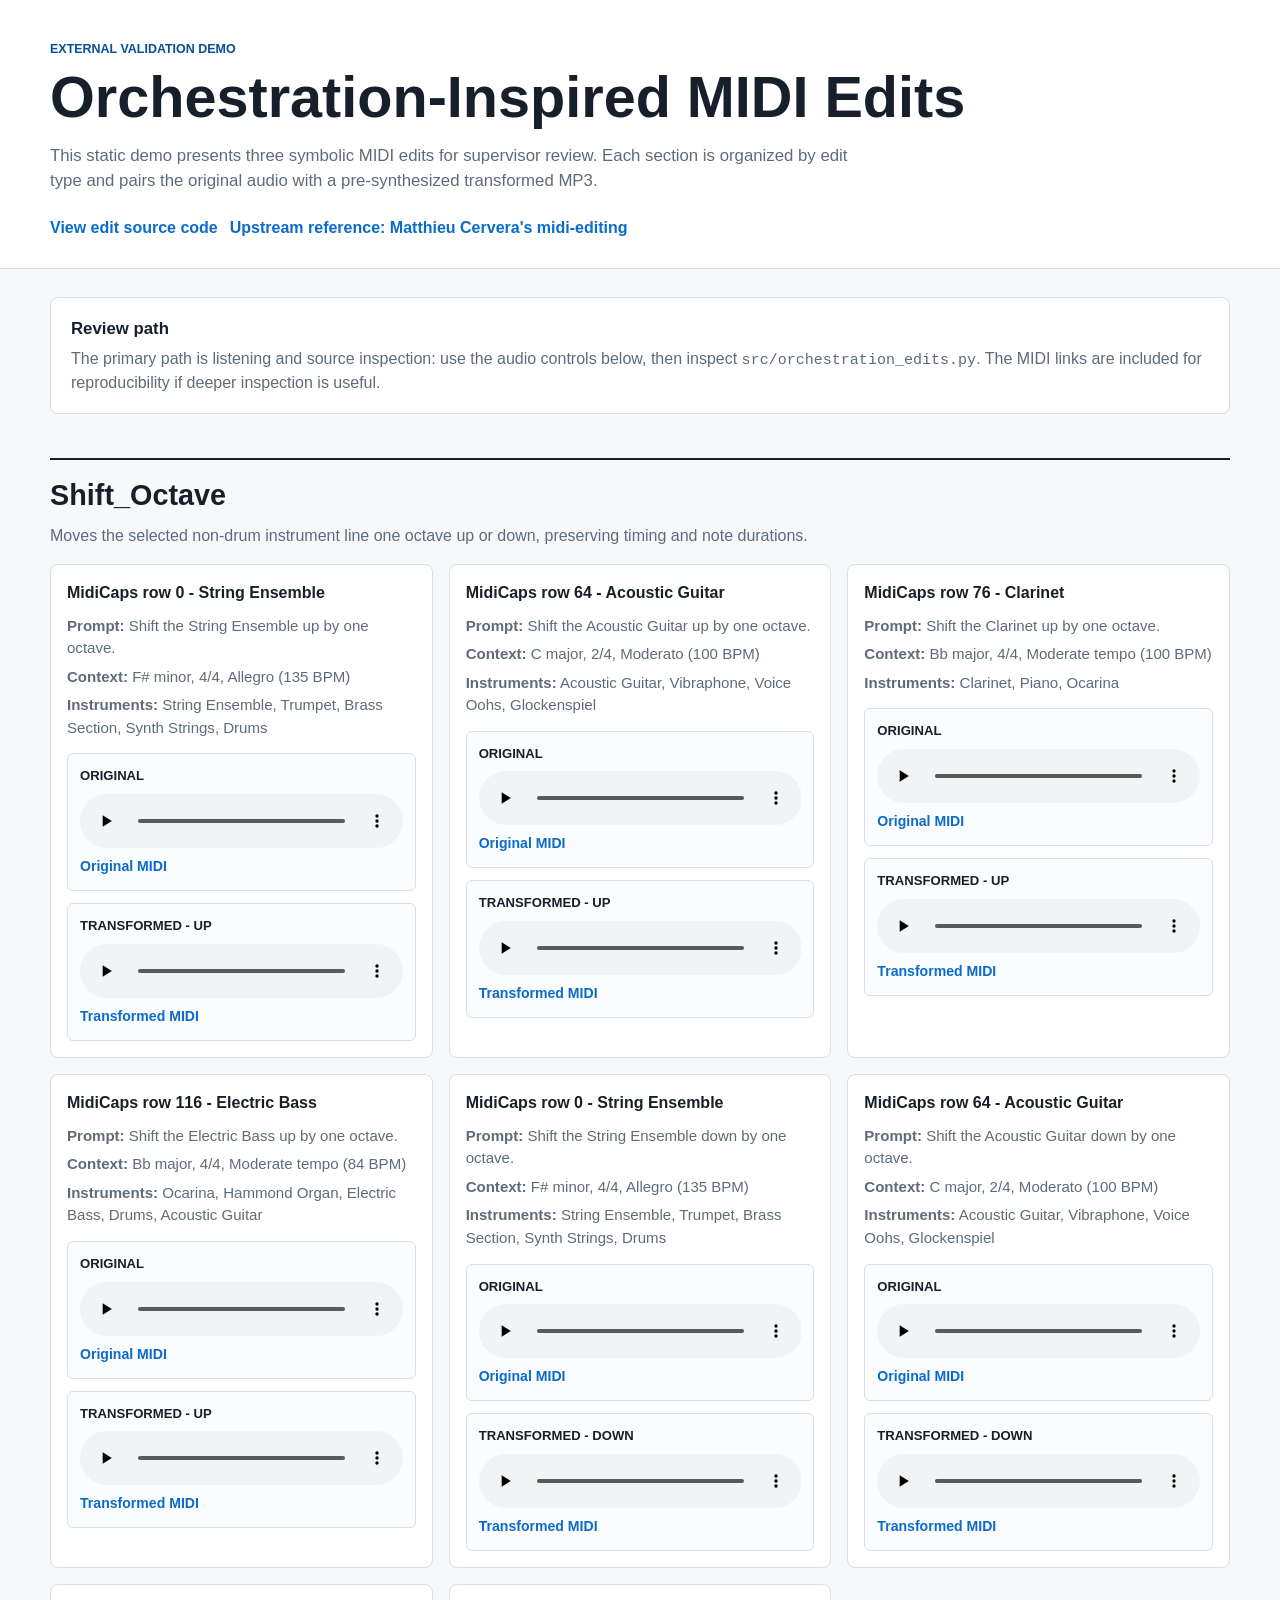
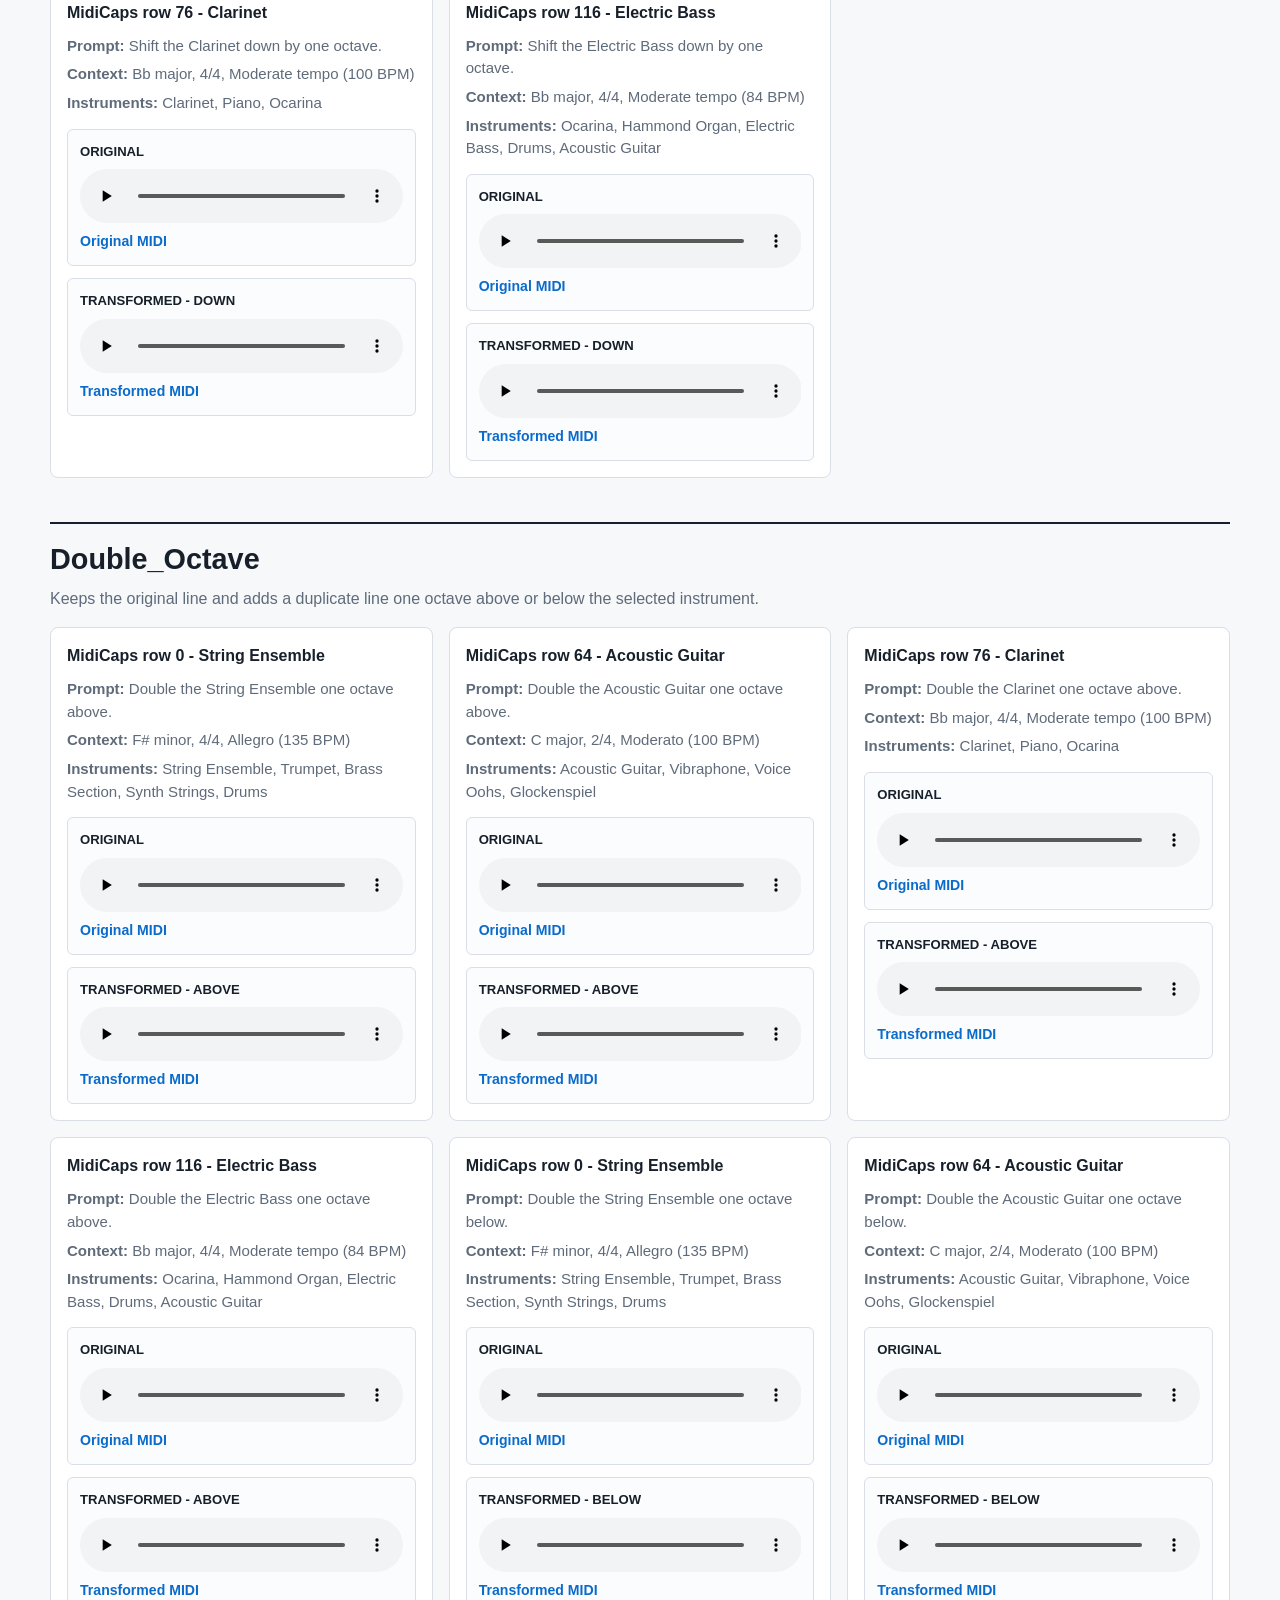
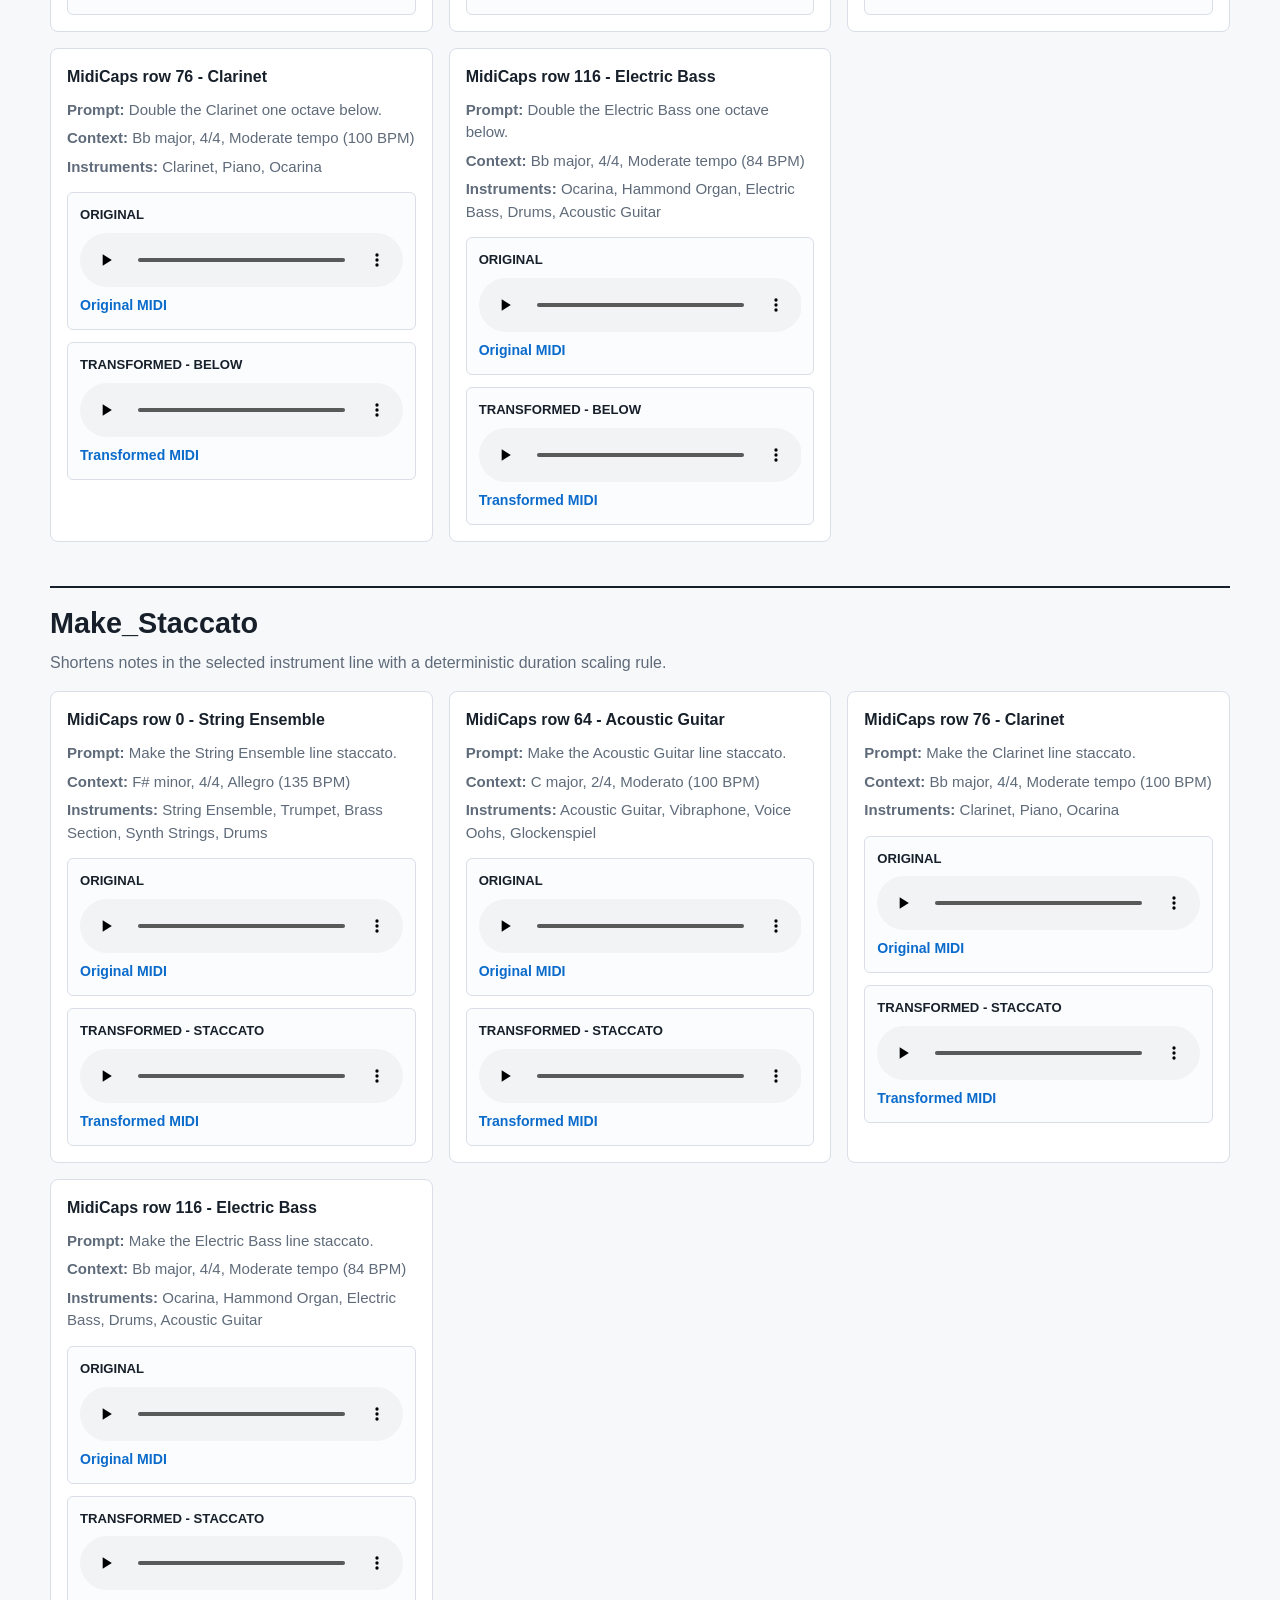
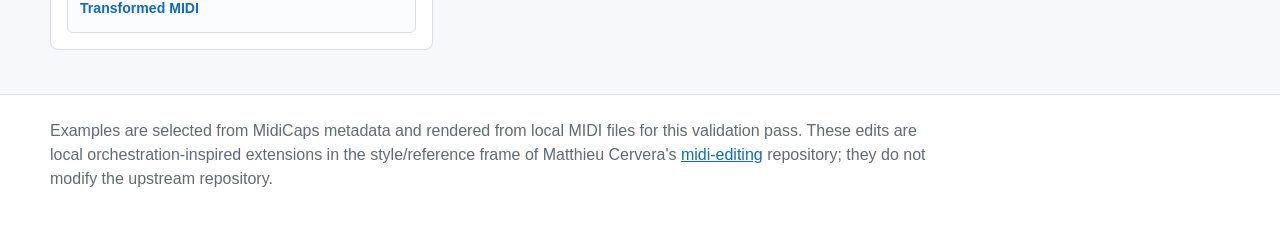
==== docs/index.html @ 3172dc7b "Initial external validation demo Add inspectable orchestration edit source, static MP3 comparison de" ====
<!doctype html>
<html lang="en">
<head>
  <meta charset="utf-8">
  <meta name="viewport" content="width=device-width, initial-scale=1">
  <title>Orchestration Edit Demo</title>
  <link rel="stylesheet" href="styles.css">
</head>
<body>
  <header class="page-header">
    <div class="inner">
      <p class="eyebrow">External validation demo</p>
      <h1>Orchestration-Inspired MIDI Edits</h1>
      <p class="summary">This static demo presents three symbolic MIDI edits for supervisor review. Each section is organized by edit type and pairs the original audio with a pre-synthesized transformed MP3.</p>
      <nav class="quick-links" aria-label="Primary links">
        <a href="https://github.com/MicaAnt/devMusicEdit/blob/main/src/orchestration_edits.py">View edit source code</a>
        <a href="https://github.com/matthieu-cervera/midi-editing">Upstream reference: Matthieu Cervera's midi-editing</a>
      </nav>
    </div>
  </header>

  <main class="inner">
    <section class="note-panel" aria-labelledby="review-note">
      <h2 id="review-note">Review path</h2>
      <p>The primary path is listening and source inspection: use the audio controls below, then inspect <code>src/orchestration_edits.py</code>. The MIDI links are included for reproducibility if deeper inspection is useful.</p>
    </section>


    <section class="edit-section" id="Shift_Octave">
      <div class="section-heading">
        <h2>Shift_Octave</h2>
        <p>Moves the selected non-drum instrument line one octave up or down, preserving timing and note durations.</p>
      </div>
      <div class="comparison-grid">

      <article class="comparison-card">
        <div class="comparison-meta">
          <h3>MidiCaps row 0 - String Ensemble</h3>
          <p class="prompt"><strong>Prompt:</strong> Shift the String Ensemble up by one octave.</p>
          <p class="context-line"><strong>Context:</strong> F# minor, 4/4, Allegro (135 BPM)</p>
          <p class="context-line"><strong>Instruments:</strong> String Ensemble, Trumpet, Brass Section, Synth Strings, Drums</p>
        </div>
        <div class="audio-pair">

          <div class="player-block original">
            <div class="player-label">Original</div>
            <audio controls preload="metadata" src="audio/row0_original.mp3"></audio>
            <a class="file-link" href="midi/row00000_original.mid">Original MIDI</a>
          </div>

          <div class="player-block transformed">
            <div class="player-label">Transformed - up</div>
            <audio controls preload="metadata" src="audio/row0_shift_octave_up.mp3"></audio>
            <a class="file-link" href="midi/row00000_shift_octave_up.mid">Transformed MIDI</a>
          </div>
        </div>
      </article>
      <article class="comparison-card">
        <div class="comparison-meta">
          <h3>MidiCaps row 64 - Acoustic Guitar</h3>
          <p class="prompt"><strong>Prompt:</strong> Shift the Acoustic Guitar up by one octave.</p>
          <p class="context-line"><strong>Context:</strong> C major, 2/4, Moderato (100 BPM)</p>
          <p class="context-line"><strong>Instruments:</strong> Acoustic Guitar, Vibraphone, Voice Oohs, Glockenspiel</p>
        </div>
        <div class="audio-pair">

          <div class="player-block original">
            <div class="player-label">Original</div>
            <audio controls preload="metadata" src="audio/row64_original.mp3"></audio>
            <a class="file-link" href="midi/row00064_original.mid">Original MIDI</a>
          </div>

          <div class="player-block transformed">
            <div class="player-label">Transformed - up</div>
            <audio controls preload="metadata" src="audio/row64_shift_octave_up.mp3"></audio>
            <a class="file-link" href="midi/row00064_shift_octave_up.mid">Transformed MIDI</a>
          </div>
        </div>
      </article>
      <article class="comparison-card">
        <div class="comparison-meta">
          <h3>MidiCaps row 76 - Clarinet</h3>
          <p class="prompt"><strong>Prompt:</strong> Shift the Clarinet up by one octave.</p>
          <p class="context-line"><strong>Context:</strong> Bb major, 4/4, Moderate tempo (100 BPM)</p>
          <p class="context-line"><strong>Instruments:</strong> Clarinet, Piano, Ocarina</p>
        </div>
        <div class="audio-pair">

          <div class="player-block original">
            <div class="player-label">Original</div>
            <audio controls preload="metadata" src="audio/row76_original.mp3"></audio>
            <a class="file-link" href="midi/row00076_original.mid">Original MIDI</a>
          </div>

          <div class="player-block transformed">
            <div class="player-label">Transformed - up</div>
            <audio controls preload="metadata" src="audio/row76_shift_octave_up.mp3"></audio>
            <a class="file-link" href="midi/row00076_shift_octave_up.mid">Transformed MIDI</a>
          </div>
        </div>
      </article>
      <article class="comparison-card">
        <div class="comparison-meta">
          <h3>MidiCaps row 116 - Electric Bass</h3>
          <p class="prompt"><strong>Prompt:</strong> Shift the Electric Bass up by one octave.</p>
          <p class="context-line"><strong>Context:</strong> Bb major, 4/4, Moderate tempo (84 BPM)</p>
          <p class="context-line"><strong>Instruments:</strong> Ocarina, Hammond Organ, Electric Bass, Drums, Acoustic Guitar</p>
        </div>
        <div class="audio-pair">

          <div class="player-block original">
            <div class="player-label">Original</div>
            <audio controls preload="metadata" src="audio/row116_original.mp3"></audio>
            <a class="file-link" href="midi/row00116_original.mid">Original MIDI</a>
          </div>

          <div class="player-block transformed">
            <div class="player-label">Transformed - up</div>
            <audio controls preload="metadata" src="audio/row116_shift_octave_up.mp3"></audio>
            <a class="file-link" href="midi/row00116_shift_octave_up.mid">Transformed MIDI</a>
          </div>
        </div>
      </article>
      <article class="comparison-card">
        <div class="comparison-meta">
          <h3>MidiCaps row 0 - String Ensemble</h3>
          <p class="prompt"><strong>Prompt:</strong> Shift the String Ensemble down by one octave.</p>
          <p class="context-line"><strong>Context:</strong> F# minor, 4/4, Allegro (135 BPM)</p>
          <p class="context-line"><strong>Instruments:</strong> String Ensemble, Trumpet, Brass Section, Synth Strings, Drums</p>
        </div>
        <div class="audio-pair">

          <div class="player-block original">
            <div class="player-label">Original</div>
            <audio controls preload="metadata" src="audio/row0_original.mp3"></audio>
            <a class="file-link" href="midi/row00000_original.mid">Original MIDI</a>
          </div>

          <div class="player-block transformed">
            <div class="player-label">Transformed - down</div>
            <audio controls preload="metadata" src="audio/row0_shift_octave_down.mp3"></audio>
            <a class="file-link" href="midi/row00000_shift_octave_down.mid">Transformed MIDI</a>
          </div>
        </div>
      </article>
      <article class="comparison-card">
        <div class="comparison-meta">
          <h3>MidiCaps row 64 - Acoustic Guitar</h3>
          <p class="prompt"><strong>Prompt:</strong> Shift the Acoustic Guitar down by one octave.</p>
          <p class="context-line"><strong>Context:</strong> C major, 2/4, Moderato (100 BPM)</p>
          <p class="context-line"><strong>Instruments:</strong> Acoustic Guitar, Vibraphone, Voice Oohs, Glockenspiel</p>
        </div>
        <div class="audio-pair">

          <div class="player-block original">
            <div class="player-label">Original</div>
            <audio controls preload="metadata" src="audio/row64_original.mp3"></audio>
            <a class="file-link" href="midi/row00064_original.mid">Original MIDI</a>
          </div>

          <div class="player-block transformed">
            <div class="player-label">Transformed - down</div>
            <audio controls preload="metadata" src="audio/row64_shift_octave_down.mp3"></audio>
            <a class="file-link" href="midi/row00064_shift_octave_down.mid">Transformed MIDI</a>
          </div>
        </div>
      </article>
      <article class="comparison-card">
        <div class="comparison-meta">
          <h3>MidiCaps row 76 - Clarinet</h3>
          <p class="prompt"><strong>Prompt:</strong> Shift the Clarinet down by one octave.</p>
          <p class="context-line"><strong>Context:</strong> Bb major, 4/4, Moderate tempo (100 BPM)</p>
          <p class="context-line"><strong>Instruments:</strong> Clarinet, Piano, Ocarina</p>
        </div>
        <div class="audio-pair">

          <div class="player-block original">
            <div class="player-label">Original</div>
            <audio controls preload="metadata" src="audio/row76_original.mp3"></audio>
            <a class="file-link" href="midi/row00076_original.mid">Original MIDI</a>
          </div>

          <div class="player-block transformed">
            <div class="player-label">Transformed - down</div>
            <audio controls preload="metadata" src="audio/row76_shift_octave_down.mp3"></audio>
            <a class="file-link" href="midi/row00076_shift_octave_down.mid">Transformed MIDI</a>
          </div>
        </div>
      </article>
      <article class="comparison-card">
        <div class="comparison-meta">
          <h3>MidiCaps row 116 - Electric Bass</h3>
          <p class="prompt"><strong>Prompt:</strong> Shift the Electric Bass down by one octave.</p>
          <p class="context-line"><strong>Context:</strong> Bb major, 4/4, Moderate tempo (84 BPM)</p>
          <p class="context-line"><strong>Instruments:</strong> Ocarina, Hammond Organ, Electric Bass, Drums, Acoustic Guitar</p>
        </div>
        <div class="audio-pair">

          <div class="player-block original">
            <div class="player-label">Original</div>
            <audio controls preload="metadata" src="audio/row116_original.mp3"></audio>
            <a class="file-link" href="midi/row00116_original.mid">Original MIDI</a>
          </div>

          <div class="player-block transformed">
            <div class="player-label">Transformed - down</div>
            <audio controls preload="metadata" src="audio/row116_shift_octave_down.mp3"></audio>
            <a class="file-link" href="midi/row00116_shift_octave_down.mid">Transformed MIDI</a>
          </div>
        </div>
      </article>
      </div>
    </section>


    <section class="edit-section" id="Double_Octave">
      <div class="section-heading">
        <h2>Double_Octave</h2>
        <p>Keeps the original line and adds a duplicate line one octave above or below the selected instrument.</p>
      </div>
      <div class="comparison-grid">

      <article class="comparison-card">
        <div class="comparison-meta">
          <h3>MidiCaps row 0 - String Ensemble</h3>
          <p class="prompt"><strong>Prompt:</strong> Double the String Ensemble one octave above.</p>
          <p class="context-line"><strong>Context:</strong> F# minor, 4/4, Allegro (135 BPM)</p>
          <p class="context-line"><strong>Instruments:</strong> String Ensemble, Trumpet, Brass Section, Synth Strings, Drums</p>
        </div>
        <div class="audio-pair">

          <div class="player-block original">
            <div class="player-label">Original</div>
            <audio controls preload="metadata" src="audio/row0_original.mp3"></audio>
            <a class="file-link" href="midi/row00000_original.mid">Original MIDI</a>
          </div>

          <div class="player-block transformed">
            <div class="player-label">Transformed - above</div>
            <audio controls preload="metadata" src="audio/row0_double_octave_above.mp3"></audio>
            <a class="file-link" href="midi/row00000_double_octave_above.mid">Transformed MIDI</a>
          </div>
        </div>
      </article>
      <article class="comparison-card">
        <div class="comparison-meta">
          <h3>MidiCaps row 64 - Acoustic Guitar</h3>
          <p class="prompt"><strong>Prompt:</strong> Double the Acoustic Guitar one octave above.</p>
          <p class="context-line"><strong>Context:</strong> C major, 2/4, Moderato (100 BPM)</p>
          <p class="context-line"><strong>Instruments:</strong> Acoustic Guitar, Vibraphone, Voice Oohs, Glockenspiel</p>
        </div>
        <div class="audio-pair">

          <div class="player-block original">
            <div class="player-label">Original</div>
            <audio controls preload="metadata" src="audio/row64_original.mp3"></audio>
            <a class="file-link" href="midi/row00064_original.mid">Original MIDI</a>
          </div>

          <div class="player-block transformed">
            <div class="player-label">Transformed - above</div>
            <audio controls preload="metadata" src="audio/row64_double_octave_above.mp3"></audio>
            <a class="file-link" href="midi/row00064_double_octave_above.mid">Transformed MIDI</a>
          </div>
        </div>
      </article>
      <article class="comparison-card">
        <div class="comparison-meta">
          <h3>MidiCaps row 76 - Clarinet</h3>
          <p class="prompt"><strong>Prompt:</strong> Double the Clarinet one octave above.</p>
          <p class="context-line"><strong>Context:</strong> Bb major, 4/4, Moderate tempo (100 BPM)</p>
          <p class="context-line"><strong>Instruments:</strong> Clarinet, Piano, Ocarina</p>
        </div>
        <div class="audio-pair">

          <div class="player-block original">
            <div class="player-label">Original</div>
            <audio controls preload="metadata" src="audio/row76_original.mp3"></audio>
            <a class="file-link" href="midi/row00076_original.mid">Original MIDI</a>
          </div>

          <div class="player-block transformed">
            <div class="player-label">Transformed - above</div>
            <audio controls preload="metadata" src="audio/row76_double_octave_above.mp3"></audio>
            <a class="file-link" href="midi/row00076_double_octave_above.mid">Transformed MIDI</a>
          </div>
        </div>
      </article>
      <article class="comparison-card">
        <div class="comparison-meta">
          <h3>MidiCaps row 116 - Electric Bass</h3>
          <p class="prompt"><strong>Prompt:</strong> Double the Electric Bass one octave above.</p>
          <p class="context-line"><strong>Context:</strong> Bb major, 4/4, Moderate tempo (84 BPM)</p>
          <p class="context-line"><strong>Instruments:</strong> Ocarina, Hammond Organ, Electric Bass, Drums, Acoustic Guitar</p>
        </div>
        <div class="audio-pair">

          <div class="player-block original">
            <div class="player-label">Original</div>
            <audio controls preload="metadata" src="audio/row116_original.mp3"></audio>
            <a class="file-link" href="midi/row00116_original.mid">Original MIDI</a>
          </div>

          <div class="player-block transformed">
            <div class="player-label">Transformed - above</div>
            <audio controls preload="metadata" src="audio/row116_double_octave_above.mp3"></audio>
            <a class="file-link" href="midi/row00116_double_octave_above.mid">Transformed MIDI</a>
          </div>
        </div>
      </article>
      <article class="comparison-card">
        <div class="comparison-meta">
          <h3>MidiCaps row 0 - String Ensemble</h3>
          <p class="prompt"><strong>Prompt:</strong> Double the String Ensemble one octave below.</p>
          <p class="context-line"><strong>Context:</strong> F# minor, 4/4, Allegro (135 BPM)</p>
          <p class="context-line"><strong>Instruments:</strong> String Ensemble, Trumpet, Brass Section, Synth Strings, Drums</p>
        </div>
        <div class="audio-pair">

          <div class="player-block original">
            <div class="player-label">Original</div>
            <audio controls preload="metadata" src="audio/row0_original.mp3"></audio>
            <a class="file-link" href="midi/row00000_original.mid">Original MIDI</a>
          </div>

          <div class="player-block transformed">
            <div class="player-label">Transformed - below</div>
            <audio controls preload="metadata" src="audio/row0_double_octave_below.mp3"></audio>
            <a class="file-link" href="midi/row00000_double_octave_below.mid">Transformed MIDI</a>
          </div>
        </div>
      </article>
      <article class="comparison-card">
        <div class="comparison-meta">
          <h3>MidiCaps row 64 - Acoustic Guitar</h3>
          <p class="prompt"><strong>Prompt:</strong> Double the Acoustic Guitar one octave below.</p>
          <p class="context-line"><strong>Context:</strong> C major, 2/4, Moderato (100 BPM)</p>
          <p class="context-line"><strong>Instruments:</strong> Acoustic Guitar, Vibraphone, Voice Oohs, Glockenspiel</p>
        </div>
        <div class="audio-pair">

          <div class="player-block original">
            <div class="player-label">Original</div>
            <audio controls preload="metadata" src="audio/row64_original.mp3"></audio>
            <a class="file-link" href="midi/row00064_original.mid">Original MIDI</a>
          </div>

          <div class="player-block transformed">
            <div class="player-label">Transformed - below</div>
            <audio controls preload="metadata" src="audio/row64_double_octave_below.mp3"></audio>
            <a class="file-link" href="midi/row00064_double_octave_below.mid">Transformed MIDI</a>
          </div>
        </div>
      </article>
      <article class="comparison-card">
        <div class="comparison-meta">
          <h3>MidiCaps row 76 - Clarinet</h3>
          <p class="prompt"><strong>Prompt:</strong> Double the Clarinet one octave below.</p>
          <p class="context-line"><strong>Context:</strong> Bb major, 4/4, Moderate tempo (100 BPM)</p>
          <p class="context-line"><strong>Instruments:</strong> Clarinet, Piano, Ocarina</p>
        </div>
        <div class="audio-pair">

          <div class="player-block original">
            <div class="player-label">Original</div>
            <audio controls preload="metadata" src="audio/row76_original.mp3"></audio>
            <a class="file-link" href="midi/row00076_original.mid">Original MIDI</a>
          </div>

          <div class="player-block transformed">
            <div class="player-label">Transformed - below</div>
            <audio controls preload="metadata" src="audio/row76_double_octave_below.mp3"></audio>
            <a class="file-link" href="midi/row00076_double_octave_below.mid">Transformed MIDI</a>
          </div>
        </div>
      </article>
      <article class="comparison-card">
        <div class="comparison-meta">
          <h3>MidiCaps row 116 - Electric Bass</h3>
          <p class="prompt"><strong>Prompt:</strong> Double the Electric Bass one octave below.</p>
          <p class="context-line"><strong>Context:</strong> Bb major, 4/4, Moderate tempo (84 BPM)</p>
          <p class="context-line"><strong>Instruments:</strong> Ocarina, Hammond Organ, Electric Bass, Drums, Acoustic Guitar</p>
        </div>
        <div class="audio-pair">

          <div class="player-block original">
            <div class="player-label">Original</div>
            <audio controls preload="metadata" src="audio/row116_original.mp3"></audio>
            <a class="file-link" href="midi/row00116_original.mid">Original MIDI</a>
          </div>

          <div class="player-block transformed">
            <div class="player-label">Transformed - below</div>
            <audio controls preload="metadata" src="audio/row116_double_octave_below.mp3"></audio>
            <a class="file-link" href="midi/row00116_double_octave_below.mid">Transformed MIDI</a>
          </div>
        </div>
      </article>
      </div>
    </section>


    <section class="edit-section" id="Make_Staccato">
      <div class="section-heading">
        <h2>Make_Staccato</h2>
        <p>Shortens notes in the selected instrument line with a deterministic duration scaling rule.</p>
      </div>
      <div class="comparison-grid">

      <article class="comparison-card">
        <div class="comparison-meta">
          <h3>MidiCaps row 0 - String Ensemble</h3>
          <p class="prompt"><strong>Prompt:</strong> Make the String Ensemble line staccato.</p>
          <p class="context-line"><strong>Context:</strong> F# minor, 4/4, Allegro (135 BPM)</p>
          <p class="context-line"><strong>Instruments:</strong> String Ensemble, Trumpet, Brass Section, Synth Strings, Drums</p>
        </div>
        <div class="audio-pair">

          <div class="player-block original">
            <div class="player-label">Original</div>
            <audio controls preload="metadata" src="audio/row0_original.mp3"></audio>
            <a class="file-link" href="midi/row00000_original.mid">Original MIDI</a>
          </div>

          <div class="player-block transformed">
            <div class="player-label">Transformed - staccato</div>
            <audio controls preload="metadata" src="audio/row0_make_staccato.mp3"></audio>
            <a class="file-link" href="midi/row00000_make_staccato.mid">Transformed MIDI</a>
          </div>
        </div>
      </article>
      <article class="comparison-card">
        <div class="comparison-meta">
          <h3>MidiCaps row 64 - Acoustic Guitar</h3>
          <p class="prompt"><strong>Prompt:</strong> Make the Acoustic Guitar line staccato.</p>
          <p class="context-line"><strong>Context:</strong> C major, 2/4, Moderato (100 BPM)</p>
          <p class="context-line"><strong>Instruments:</strong> Acoustic Guitar, Vibraphone, Voice Oohs, Glockenspiel</p>
        </div>
        <div class="audio-pair">

          <div class="player-block original">
            <div class="player-label">Original</div>
            <audio controls preload="metadata" src="audio/row64_original.mp3"></audio>
            <a class="file-link" href="midi/row00064_original.mid">Original MIDI</a>
          </div>

          <div class="player-block transformed">
            <div class="player-label">Transformed - staccato</div>
            <audio controls preload="metadata" src="audio/row64_make_staccato.mp3"></audio>
            <a class="file-link" href="midi/row00064_make_staccato.mid">Transformed MIDI</a>
          </div>
        </div>
      </article>
      <article class="comparison-card">
        <div class="comparison-meta">
          <h3>MidiCaps row 76 - Clarinet</h3>
          <p class="prompt"><strong>Prompt:</strong> Make the Clarinet line staccato.</p>
          <p class="context-line"><strong>Context:</strong> Bb major, 4/4, Moderate tempo (100 BPM)</p>
          <p class="context-line"><strong>Instruments:</strong> Clarinet, Piano, Ocarina</p>
        </div>
        <div class="audio-pair">

          <div class="player-block original">
            <div class="player-label">Original</div>
            <audio controls preload="metadata" src="audio/row76_original.mp3"></audio>
            <a class="file-link" href="midi/row00076_original.mid">Original MIDI</a>
          </div>

          <div class="player-block transformed">
            <div class="player-label">Transformed - staccato</div>
            <audio controls preload="metadata" src="audio/row76_make_staccato.mp3"></audio>
            <a class="file-link" href="midi/row00076_make_staccato.mid">Transformed MIDI</a>
          </div>
        </div>
      </article>
      <article class="comparison-card">
        <div class="comparison-meta">
          <h3>MidiCaps row 116 - Electric Bass</h3>
          <p class="prompt"><strong>Prompt:</strong> Make the Electric Bass line staccato.</p>
          <p class="context-line"><strong>Context:</strong> Bb major, 4/4, Moderate tempo (84 BPM)</p>
          <p class="context-line"><strong>Instruments:</strong> Ocarina, Hammond Organ, Electric Bass, Drums, Acoustic Guitar</p>
        </div>
        <div class="audio-pair">

          <div class="player-block original">
            <div class="player-label">Original</div>
            <audio controls preload="metadata" src="audio/row116_original.mp3"></audio>
            <a class="file-link" href="midi/row00116_original.mid">Original MIDI</a>
          </div>

          <div class="player-block transformed">
            <div class="player-label">Transformed - staccato</div>
            <audio controls preload="metadata" src="audio/row116_make_staccato.mp3"></audio>
            <a class="file-link" href="midi/row00116_make_staccato.mid">Transformed MIDI</a>
          </div>
        </div>
      </article>
      </div>
    </section>
  </main>

  <footer class="page-footer">
    <div class="inner">
      <p>Examples are selected from MidiCaps metadata and rendered from local MIDI files for this validation pass. These edits are local orchestration-inspired extensions in the style/reference frame of Matthieu Cervera's <a href="https://github.com/matthieu-cervera/midi-editing">midi-editing</a> repository; they do not modify the upstream repository.</p>
    </div>
  </footer>
</body>
</html>
---- docs/styles.css ----
* {
  box-sizing: border-box;
}

:root {
  --bg: #f7f8fa;
  --surface: #ffffff;
  --text: #17202a;
  --muted: #5f6b7a;
  --line: #d9dee7;
  --accent: #0b6bcb;
  --accent-dark: #084f95;
}

body {
  margin: 0;
  font-family: -apple-system, BlinkMacSystemFont, "Segoe UI", sans-serif;
  color: var(--text);
  background: var(--bg);
  line-height: 1.5;
}

.inner {
  width: min(1180px, calc(100% - 32px));
  margin: 0 auto;
}

.page-header {
  background: var(--surface);
  border-bottom: 1px solid var(--line);
  padding: 40px 0 28px;
}

.eyebrow {
  margin: 0 0 8px;
  color: var(--accent-dark);
  font-size: 0.78rem;
  font-weight: 700;
  text-transform: uppercase;
  letter-spacing: 0;
}

h1 {
  margin: 0;
  font-size: clamp(2rem, 5vw, 3.6rem);
  line-height: 1.05;
  letter-spacing: 0;
}

.summary {
  max-width: 820px;
  margin: 16px 0 0;
  color: var(--muted);
  font-size: 1.05rem;
}

.quick-links {
  display: flex;
  flex-wrap: wrap;
  gap: 12px;
  margin-top: 22px;
}

.quick-links a,
.file-link {
  color: var(--accent);
  text-decoration: none;
  font-weight: 650;
}

.quick-links a:hover,
.file-link:hover,
.page-footer a:hover {
  text-decoration: underline;
}

.note-panel {
  margin: 28px 0;
  padding: 18px 20px;
  background: var(--surface);
  border: 1px solid var(--line);
  border-radius: 8px;
}

.note-panel h2 {
  margin: 0 0 6px;
  font-size: 1.05rem;
}

.note-panel p {
  margin: 0;
  color: var(--muted);
}

.edit-section {
  margin: 44px 0;
}

.section-heading {
  border-top: 2px solid var(--text);
  padding-top: 14px;
  margin-bottom: 16px;
}

.section-heading h2 {
  margin: 0 0 6px;
  font-size: 1.8rem;
  letter-spacing: 0;
}

.section-heading p {
  margin: 0;
  color: var(--muted);
  max-width: 820px;
}

.comparison-grid {
  display: grid;
  grid-template-columns: repeat(auto-fit, minmax(320px, 1fr));
  gap: 16px;
}

.comparison-card {
  background: var(--surface);
  border: 1px solid var(--line);
  border-radius: 8px;
  padding: 16px;
}

.comparison-card h3 {
  margin: 0 0 10px;
  font-size: 1rem;
}

.prompt,
.context-line {
  margin: 6px 0;
  color: var(--muted);
  font-size: 0.94rem;
}

.audio-pair {
  display: grid;
  grid-template-columns: 1fr;
  gap: 12px;
  margin-top: 14px;
}

.player-block {
  padding: 12px;
  border: 1px solid var(--line);
  border-radius: 6px;
  background: #fbfcfe;
}

.player-label {
  margin-bottom: 8px;
  font-size: 0.82rem;
  font-weight: 700;
  color: var(--text);
  text-transform: uppercase;
  letter-spacing: 0;
}

audio {
  display: block;
  width: 100%;
  min-height: 40px;
}

.file-link {
  display: inline-block;
  margin-top: 8px;
  font-size: 0.88rem;
}

.page-footer {
  border-top: 1px solid var(--line);
  padding: 24px 0 36px;
  color: var(--muted);
  background: var(--surface);
}

.page-footer p {
  margin: 0;
  max-width: 900px;
}

.page-footer a {
  color: var(--accent);
}

code {
  font-family: "SFMono-Regular", Consolas, "Liberation Mono", monospace;
  font-size: 0.94em;
}

@media (max-width: 700px) {
  .inner {
    width: min(100% - 20px, 1180px);
  }

  .page-header {
    padding: 30px 0 22px;
  }

  .comparison-grid {
    grid-template-columns: 1fr;
  }
}
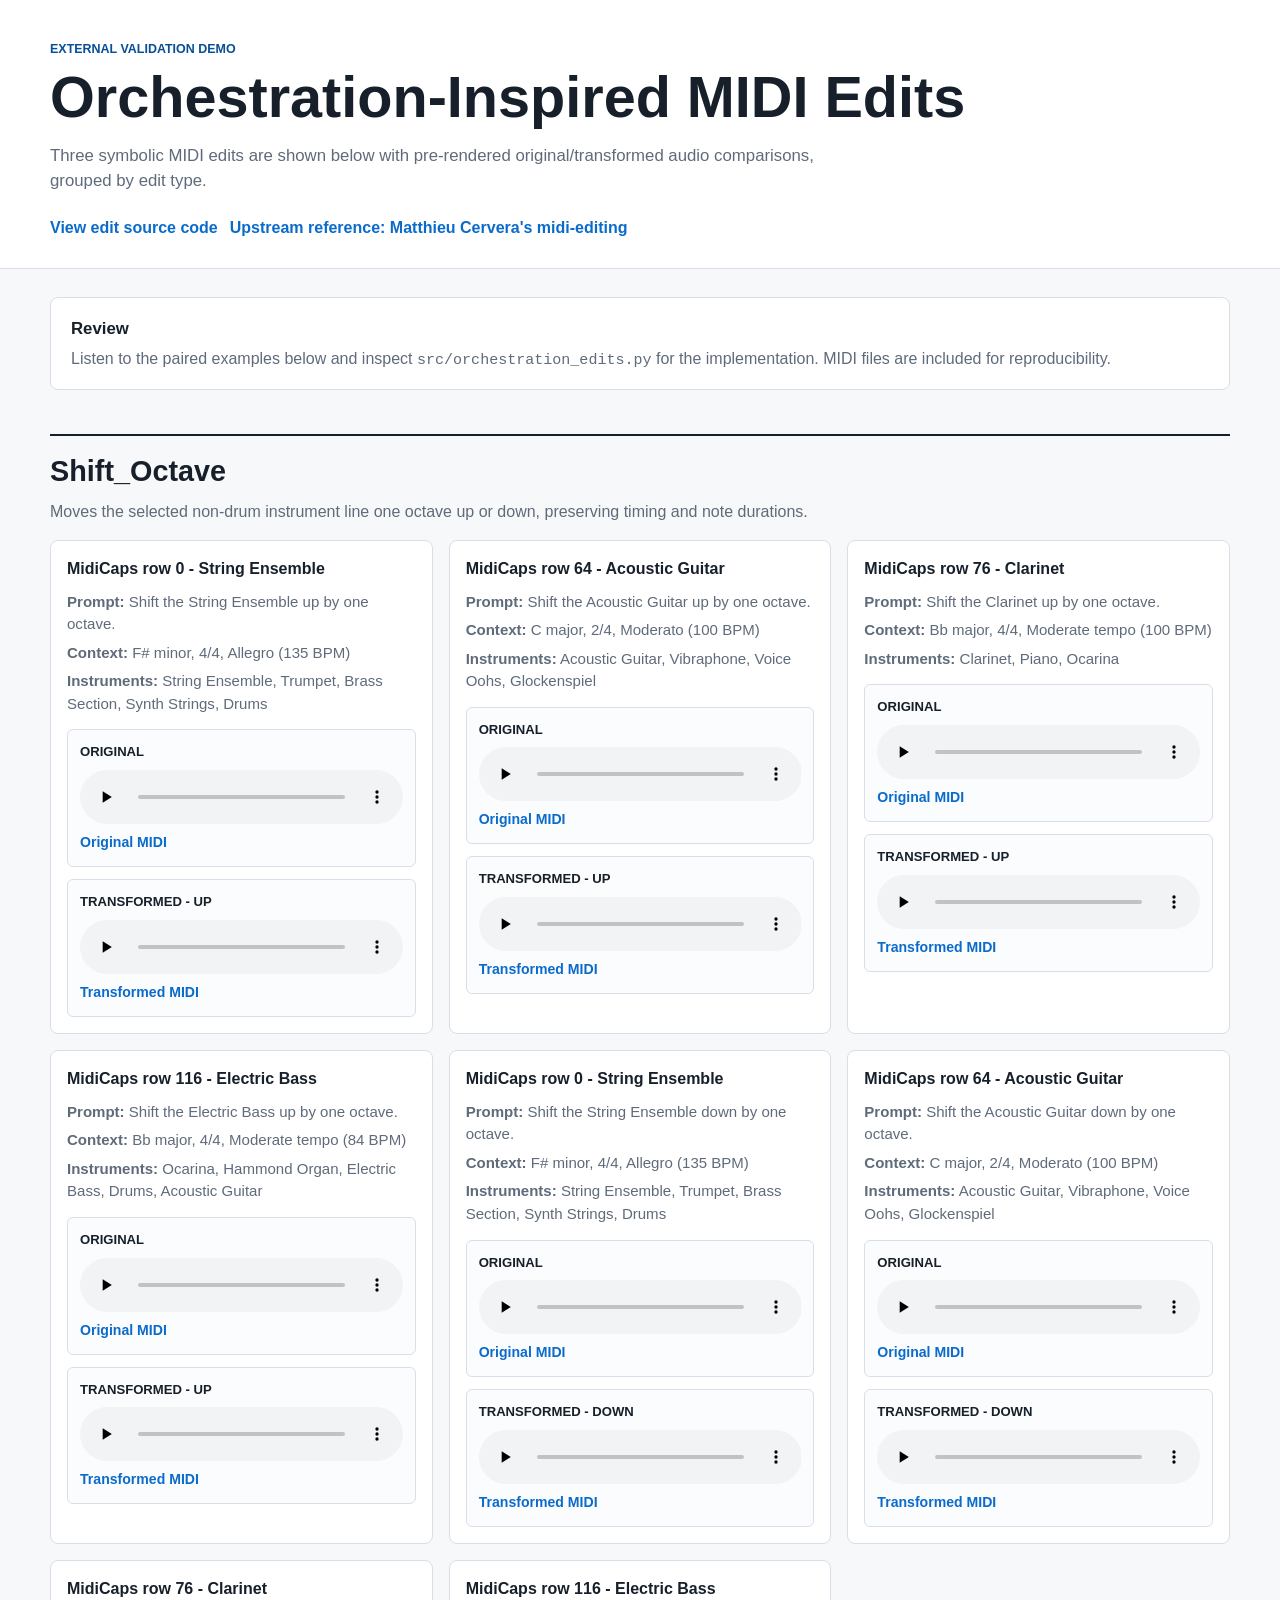
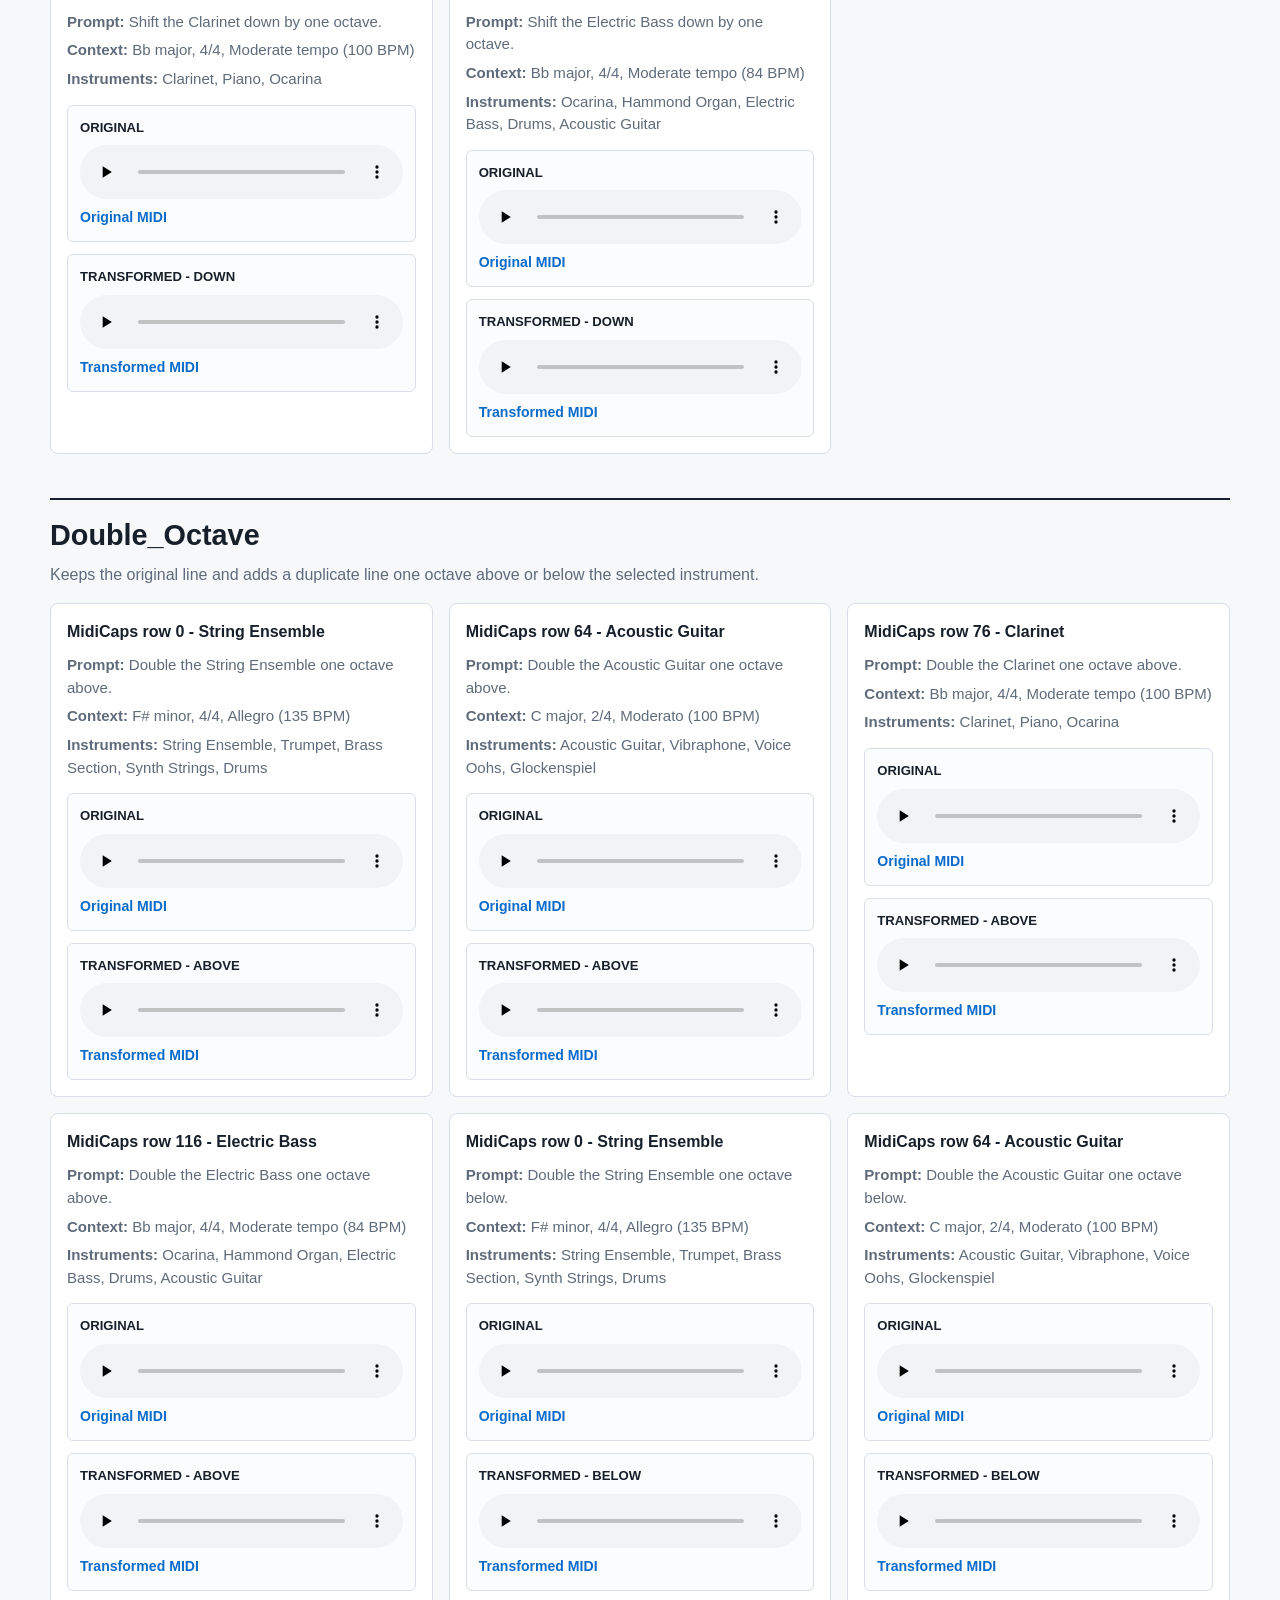
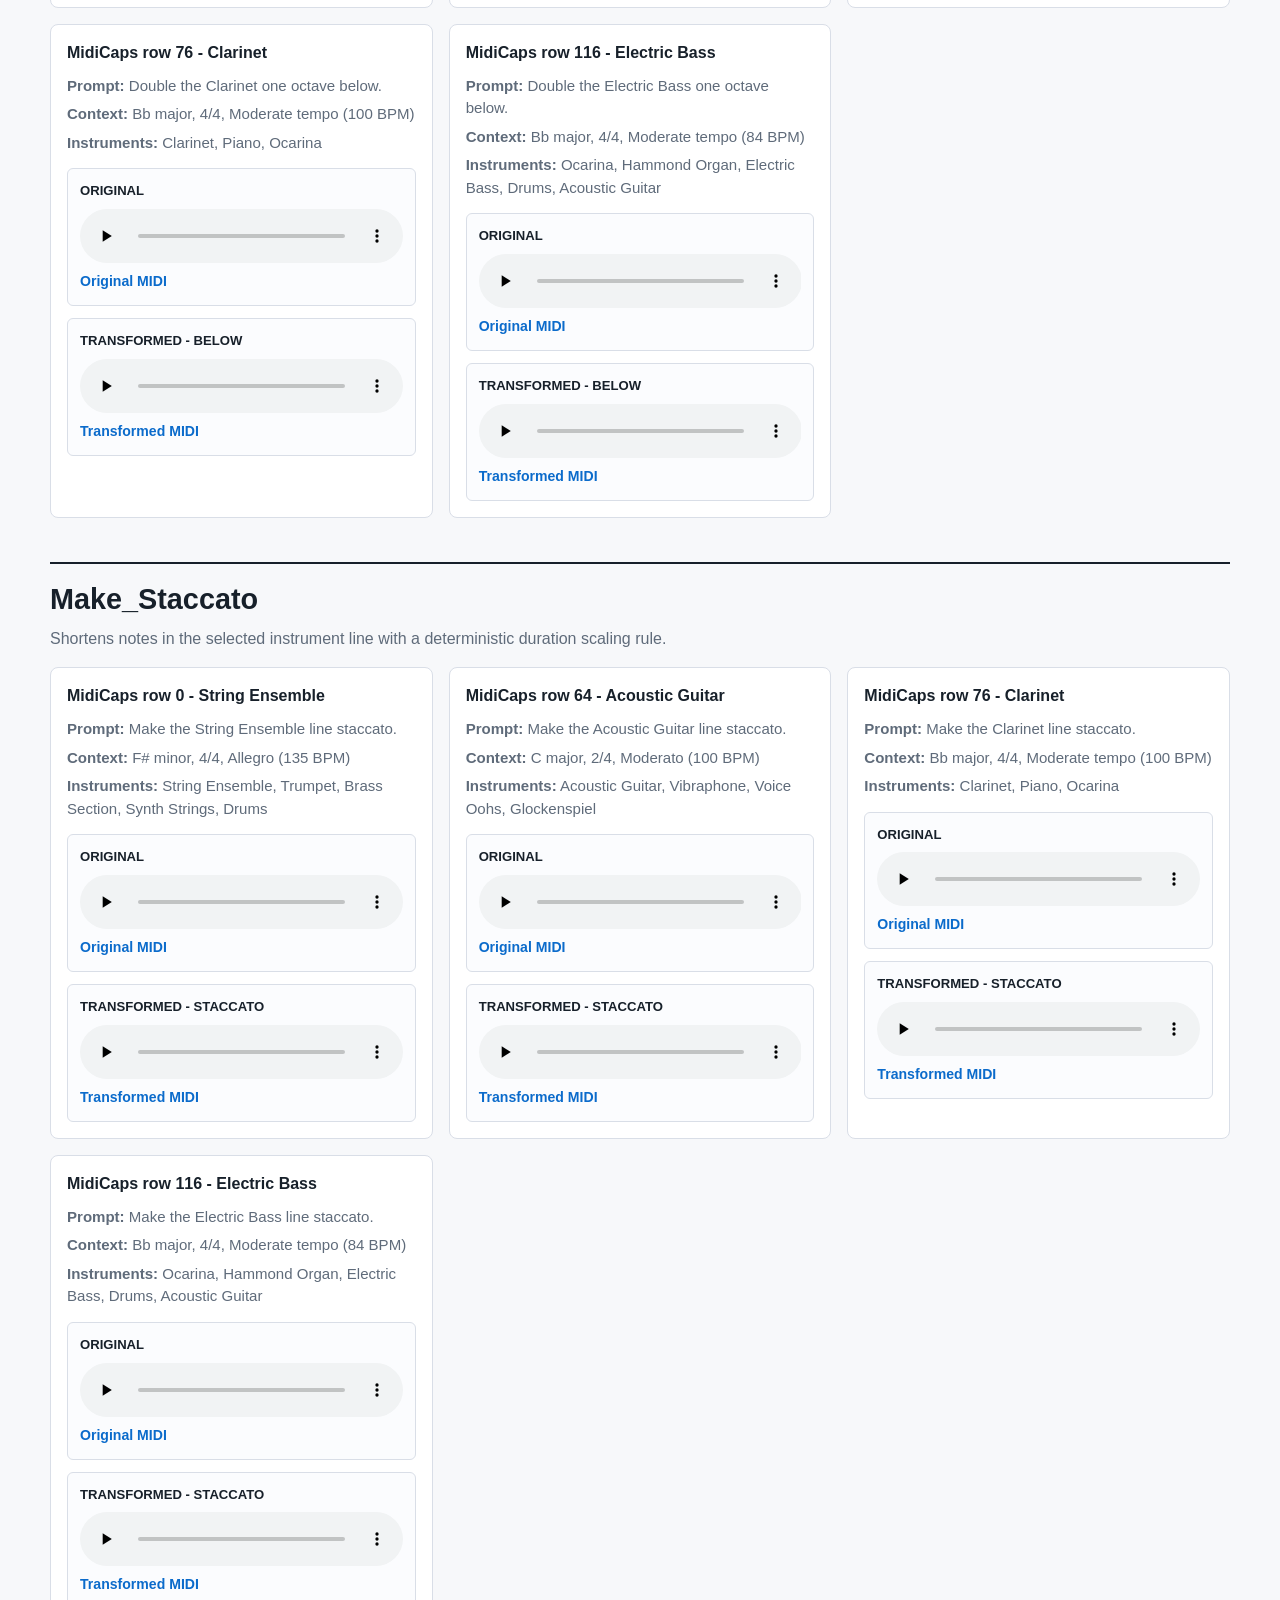
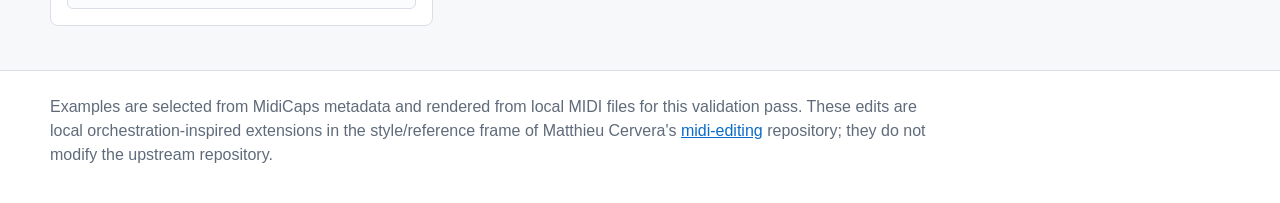
==== commit e341e3b3: "Polish public demo entry points Remove reviewer-hostile local wording, avoid eager audio preloading," ====
--- a/docs/index.html
+++ b/docs/index.html
@@ -11,7 +11,7 @@
     <div class="inner">
       <p class="eyebrow">External validation demo</p>
       <h1>Orchestration-Inspired MIDI Edits</h1>
-      <p class="summary">This static demo presents three symbolic MIDI edits for supervisor review. Each section is organized by edit type and pairs the original audio with a pre-synthesized transformed MP3.</p>
+      <p class="summary">Three symbolic MIDI edits are shown below with pre-rendered original/transformed audio comparisons, grouped by edit type.</p>
       <nav class="quick-links" aria-label="Primary links">
         <a href="https://github.com/MicaAnt/devMusicEdit/blob/main/src/orchestration_edits.py">View edit source code</a>
         <a href="https://github.com/matthieu-cervera/midi-editing">Upstream reference: Matthieu Cervera's midi-editing</a>
@@ -21,8 +21,8 @@
 
   <main class="inner">
     <section class="note-panel" aria-labelledby="review-note">
-      <h2 id="review-note">Review path</h2>
-      <p>The primary path is listening and source inspection: use the audio controls below, then inspect <code>src/orchestration_edits.py</code>. The MIDI links are included for reproducibility if deeper inspection is useful.</p>
+      <h2 id="review-note">Review</h2>
+      <p>Listen to the paired examples below and inspect <code>src/orchestration_edits.py</code> for the implementation. MIDI files are included for reproducibility.</p>
     </section>
 
 
@@ -44,13 +44,13 @@
 
           <div class="player-block original">
             <div class="player-label">Original</div>
-            <audio controls preload="metadata" src="audio/row0_original.mp3"></audio>
+            <audio controls preload="none" src="audio/row0_original.mp3"></audio>
             <a class="file-link" href="midi/row00000_original.mid">Original MIDI</a>
           </div>
 
           <div class="player-block transformed">
             <div class="player-label">Transformed - up</div>
-            <audio controls preload="metadata" src="audio/row0_shift_octave_up.mp3"></audio>
+            <audio controls preload="none" src="audio/row0_shift_octave_up.mp3"></audio>
             <a class="file-link" href="midi/row00000_shift_octave_up.mid">Transformed MIDI</a>
           </div>
         </div>
@@ -66,13 +66,13 @@
 
           <div class="player-block original">
             <div class="player-label">Original</div>
-            <audio controls preload="metadata" src="audio/row64_original.mp3"></audio>
+            <audio controls preload="none" src="audio/row64_original.mp3"></audio>
             <a class="file-link" href="midi/row00064_original.mid">Original MIDI</a>
           </div>
 
           <div class="player-block transformed">
             <div class="player-label">Transformed - up</div>
-            <audio controls preload="metadata" src="audio/row64_shift_octave_up.mp3"></audio>
+            <audio controls preload="none" src="audio/row64_shift_octave_up.mp3"></audio>
             <a class="file-link" href="midi/row00064_shift_octave_up.mid">Transformed MIDI</a>
           </div>
         </div>
@@ -88,13 +88,13 @@
 
           <div class="player-block original">
             <div class="player-label">Original</div>
-            <audio controls preload="metadata" src="audio/row76_original.mp3"></audio>
+            <audio controls preload="none" src="audio/row76_original.mp3"></audio>
             <a class="file-link" href="midi/row00076_original.mid">Original MIDI</a>
           </div>
 
           <div class="player-block transformed">
             <div class="player-label">Transformed - up</div>
-            <audio controls preload="metadata" src="audio/row76_shift_octave_up.mp3"></audio>
+            <audio controls preload="none" src="audio/row76_shift_octave_up.mp3"></audio>
             <a class="file-link" href="midi/row00076_shift_octave_up.mid">Transformed MIDI</a>
           </div>
         </div>
@@ -110,13 +110,13 @@
 
           <div class="player-block original">
             <div class="player-label">Original</div>
-            <audio controls preload="metadata" src="audio/row116_original.mp3"></audio>
+            <audio controls preload="none" src="audio/row116_original.mp3"></audio>
             <a class="file-link" href="midi/row00116_original.mid">Original MIDI</a>
           </div>
 
           <div class="player-block transformed">
             <div class="player-label">Transformed - up</div>
-            <audio controls preload="metadata" src="audio/row116_shift_octave_up.mp3"></audio>
+            <audio controls preload="none" src="audio/row116_shift_octave_up.mp3"></audio>
             <a class="file-link" href="midi/row00116_shift_octave_up.mid">Transformed MIDI</a>
           </div>
         </div>
@@ -132,13 +132,13 @@
 
           <div class="player-block original">
             <div class="player-label">Original</div>
-            <audio controls preload="metadata" src="audio/row0_original.mp3"></audio>
+            <audio controls preload="none" src="audio/row0_original.mp3"></audio>
             <a class="file-link" href="midi/row00000_original.mid">Original MIDI</a>
           </div>
 
           <div class="player-block transformed">
             <div class="player-label">Transformed - down</div>
-            <audio controls preload="metadata" src="audio/row0_shift_octave_down.mp3"></audio>
+            <audio controls preload="none" src="audio/row0_shift_octave_down.mp3"></audio>
             <a class="file-link" href="midi/row00000_shift_octave_down.mid">Transformed MIDI</a>
           </div>
         </div>
@@ -154,13 +154,13 @@
 
           <div class="player-block original">
             <div class="player-label">Original</div>
-            <audio controls preload="metadata" src="audio/row64_original.mp3"></audio>
+            <audio controls preload="none" src="audio/row64_original.mp3"></audio>
             <a class="file-link" href="midi/row00064_original.mid">Original MIDI</a>
           </div>
 
           <div class="player-block transformed">
             <div class="player-label">Transformed - down</div>
-            <audio controls preload="metadata" src="audio/row64_shift_octave_down.mp3"></audio>
+            <audio controls preload="none" src="audio/row64_shift_octave_down.mp3"></audio>
             <a class="file-link" href="midi/row00064_shift_octave_down.mid">Transformed MIDI</a>
           </div>
         </div>
@@ -176,13 +176,13 @@
 
           <div class="player-block original">
             <div class="player-label">Original</div>
-            <audio controls preload="metadata" src="audio/row76_original.mp3"></audio>
+            <audio controls preload="none" src="audio/row76_original.mp3"></audio>
             <a class="file-link" href="midi/row00076_original.mid">Original MIDI</a>
           </div>
 
           <div class="player-block transformed">
             <div class="player-label">Transformed - down</div>
-            <audio controls preload="metadata" src="audio/row76_shift_octave_down.mp3"></audio>
+            <audio controls preload="none" src="audio/row76_shift_octave_down.mp3"></audio>
             <a class="file-link" href="midi/row00076_shift_octave_down.mid">Transformed MIDI</a>
           </div>
         </div>
@@ -198,13 +198,13 @@
 
           <div class="player-block original">
             <div class="player-label">Original</div>
-            <audio controls preload="metadata" src="audio/row116_original.mp3"></audio>
+            <audio controls preload="none" src="audio/row116_original.mp3"></audio>
             <a class="file-link" href="midi/row00116_original.mid">Original MIDI</a>
           </div>
 
           <div class="player-block transformed">
             <div class="player-label">Transformed - down</div>
-            <audio controls preload="metadata" src="audio/row116_shift_octave_down.mp3"></audio>
+            <audio controls preload="none" src="audio/row116_shift_octave_down.mp3"></audio>
             <a class="file-link" href="midi/row00116_shift_octave_down.mid">Transformed MIDI</a>
           </div>
         </div>
@@ -231,13 +231,13 @@
 
           <div class="player-block original">
             <div class="player-label">Original</div>
-            <audio controls preload="metadata" src="audio/row0_original.mp3"></audio>
+            <audio controls preload="none" src="audio/row0_original.mp3"></audio>
             <a class="file-link" href="midi/row00000_original.mid">Original MIDI</a>
           </div>
 
           <div class="player-block transformed">
             <div class="player-label">Transformed - above</div>
-            <audio controls preload="metadata" src="audio/row0_double_octave_above.mp3"></audio>
+            <audio controls preload="none" src="audio/row0_double_octave_above.mp3"></audio>
             <a class="file-link" href="midi/row00000_double_octave_above.mid">Transformed MIDI</a>
           </div>
         </div>
@@ -253,13 +253,13 @@
 
           <div class="player-block original">
             <div class="player-label">Original</div>
-            <audio controls preload="metadata" src="audio/row64_original.mp3"></audio>
+            <audio controls preload="none" src="audio/row64_original.mp3"></audio>
             <a class="file-link" href="midi/row00064_original.mid">Original MIDI</a>
           </div>
 
           <div class="player-block transformed">
             <div class="player-label">Transformed - above</div>
-            <audio controls preload="metadata" src="audio/row64_double_octave_above.mp3"></audio>
+            <audio controls preload="none" src="audio/row64_double_octave_above.mp3"></audio>
             <a class="file-link" href="midi/row00064_double_octave_above.mid">Transformed MIDI</a>
           </div>
         </div>
@@ -275,13 +275,13 @@
 
           <div class="player-block original">
             <div class="player-label">Original</div>
-            <audio controls preload="metadata" src="audio/row76_original.mp3"></audio>
+            <audio controls preload="none" src="audio/row76_original.mp3"></audio>
             <a class="file-link" href="midi/row00076_original.mid">Original MIDI</a>
           </div>
 
           <div class="player-block transformed">
             <div class="player-label">Transformed - above</div>
-            <audio controls preload="metadata" src="audio/row76_double_octave_above.mp3"></audio>
+            <audio controls preload="none" src="audio/row76_double_octave_above.mp3"></audio>
             <a class="file-link" href="midi/row00076_double_octave_above.mid">Transformed MIDI</a>
           </div>
         </div>
@@ -297,13 +297,13 @@
 
           <div class="player-block original">
             <div class="player-label">Original</div>
-            <audio controls preload="metadata" src="audio/row116_original.mp3"></audio>
+            <audio controls preload="none" src="audio/row116_original.mp3"></audio>
             <a class="file-link" href="midi/row00116_original.mid">Original MIDI</a>
           </div>
 
           <div class="player-block transformed">
             <div class="player-label">Transformed - above</div>
-            <audio controls preload="metadata" src="audio/row116_double_octave_above.mp3"></audio>
+            <audio controls preload="none" src="audio/row116_double_octave_above.mp3"></audio>
             <a class="file-link" href="midi/row00116_double_octave_above.mid">Transformed MIDI</a>
           </div>
         </div>
@@ -319,13 +319,13 @@
 
           <div class="player-block original">
             <div class="player-label">Original</div>
-            <audio controls preload="metadata" src="audio/row0_original.mp3"></audio>
+            <audio controls preload="none" src="audio/row0_original.mp3"></audio>
             <a class="file-link" href="midi/row00000_original.mid">Original MIDI</a>
           </div>
 
           <div class="player-block transformed">
             <div class="player-label">Transformed - below</div>
-            <audio controls preload="metadata" src="audio/row0_double_octave_below.mp3"></audio>
+            <audio controls preload="none" src="audio/row0_double_octave_below.mp3"></audio>
             <a class="file-link" href="midi/row00000_double_octave_below.mid">Transformed MIDI</a>
           </div>
         </div>
@@ -341,13 +341,13 @@
 
           <div class="player-block original">
             <div class="player-label">Original</div>
-            <audio controls preload="metadata" src="audio/row64_original.mp3"></audio>
+            <audio controls preload="none" src="audio/row64_original.mp3"></audio>
             <a class="file-link" href="midi/row00064_original.mid">Original MIDI</a>
           </div>
 
           <div class="player-block transformed">
             <div class="player-label">Transformed - below</div>
-            <audio controls preload="metadata" src="audio/row64_double_octave_below.mp3"></audio>
+            <audio controls preload="none" src="audio/row64_double_octave_below.mp3"></audio>
             <a class="file-link" href="midi/row00064_double_octave_below.mid">Transformed MIDI</a>
           </div>
         </div>
@@ -363,13 +363,13 @@
 
           <div class="player-block original">
             <div class="player-label">Original</div>
-            <audio controls preload="metadata" src="audio/row76_original.mp3"></audio>
+            <audio controls preload="none" src="audio/row76_original.mp3"></audio>
             <a class="file-link" href="midi/row00076_original.mid">Original MIDI</a>
           </div>
 
           <div class="player-block transformed">
             <div class="player-label">Transformed - below</div>
-            <audio controls preload="metadata" src="audio/row76_double_octave_below.mp3"></audio>
+            <audio controls preload="none" src="audio/row76_double_octave_below.mp3"></audio>
             <a class="file-link" href="midi/row00076_double_octave_below.mid">Transformed MIDI</a>
           </div>
         </div>
@@ -385,13 +385,13 @@
 
           <div class="player-block original">
             <div class="player-label">Original</div>
-            <audio controls preload="metadata" src="audio/row116_original.mp3"></audio>
+            <audio controls preload="none" src="audio/row116_original.mp3"></audio>
             <a class="file-link" href="midi/row00116_original.mid">Original MIDI</a>
           </div>
 
           <div class="player-block transformed">
             <div class="player-label">Transformed - below</div>
-            <audio controls preload="metadata" src="audio/row116_double_octave_below.mp3"></audio>
+            <audio controls preload="none" src="audio/row116_double_octave_below.mp3"></audio>
             <a class="file-link" href="midi/row00116_double_octave_below.mid">Transformed MIDI</a>
           </div>
         </div>
@@ -418,13 +418,13 @@
 
           <div class="player-block original">
             <div class="player-label">Original</div>
-            <audio controls preload="metadata" src="audio/row0_original.mp3"></audio>
+            <audio controls preload="none" src="audio/row0_original.mp3"></audio>
             <a class="file-link" href="midi/row00000_original.mid">Original MIDI</a>
           </div>
 
           <div class="player-block transformed">
             <div class="player-label">Transformed - staccato</div>
-            <audio controls preload="metadata" src="audio/row0_make_staccato.mp3"></audio>
+            <audio controls preload="none" src="audio/row0_make_staccato.mp3"></audio>
             <a class="file-link" href="midi/row00000_make_staccato.mid">Transformed MIDI</a>
           </div>
         </div>
@@ -440,13 +440,13 @@
 
           <div class="player-block original">
             <div class="player-label">Original</div>
-            <audio controls preload="metadata" src="audio/row64_original.mp3"></audio>
+            <audio controls preload="none" src="audio/row64_original.mp3"></audio>
             <a class="file-link" href="midi/row00064_original.mid">Original MIDI</a>
           </div>
 
           <div class="player-block transformed">
             <div class="player-label">Transformed - staccato</div>
-            <audio controls preload="metadata" src="audio/row64_make_staccato.mp3"></audio>
+            <audio controls preload="none" src="audio/row64_make_staccato.mp3"></audio>
             <a class="file-link" href="midi/row00064_make_staccato.mid">Transformed MIDI</a>
           </div>
         </div>
@@ -462,13 +462,13 @@
 
           <div class="player-block original">
             <div class="player-label">Original</div>
-            <audio controls preload="metadata" src="audio/row76_original.mp3"></audio>
+            <audio controls preload="none" src="audio/row76_original.mp3"></audio>
             <a class="file-link" href="midi/row00076_original.mid">Original MIDI</a>
           </div>
 
           <div class="player-block transformed">
             <div class="player-label">Transformed - staccato</div>
-            <audio controls preload="metadata" src="audio/row76_make_staccato.mp3"></audio>
+            <audio controls preload="none" src="audio/row76_make_staccato.mp3"></audio>
             <a class="file-link" href="midi/row00076_make_staccato.mid">Transformed MIDI</a>
           </div>
         </div>
@@ -484,13 +484,13 @@
 
           <div class="player-block original">
             <div class="player-label">Original</div>
-            <audio controls preload="metadata" src="audio/row116_original.mp3"></audio>
+            <audio controls preload="none" src="audio/row116_original.mp3"></audio>
             <a class="file-link" href="midi/row00116_original.mid">Original MIDI</a>
           </div>
 
           <div class="player-block transformed">
             <div class="player-label">Transformed - staccato</div>
-            <audio controls preload="metadata" src="audio/row116_make_staccato.mp3"></audio>
+            <audio controls preload="none" src="audio/row116_make_staccato.mp3"></audio>
             <a class="file-link" href="midi/row00116_make_staccato.mid">Transformed MIDI</a>
           </div>
         </div>
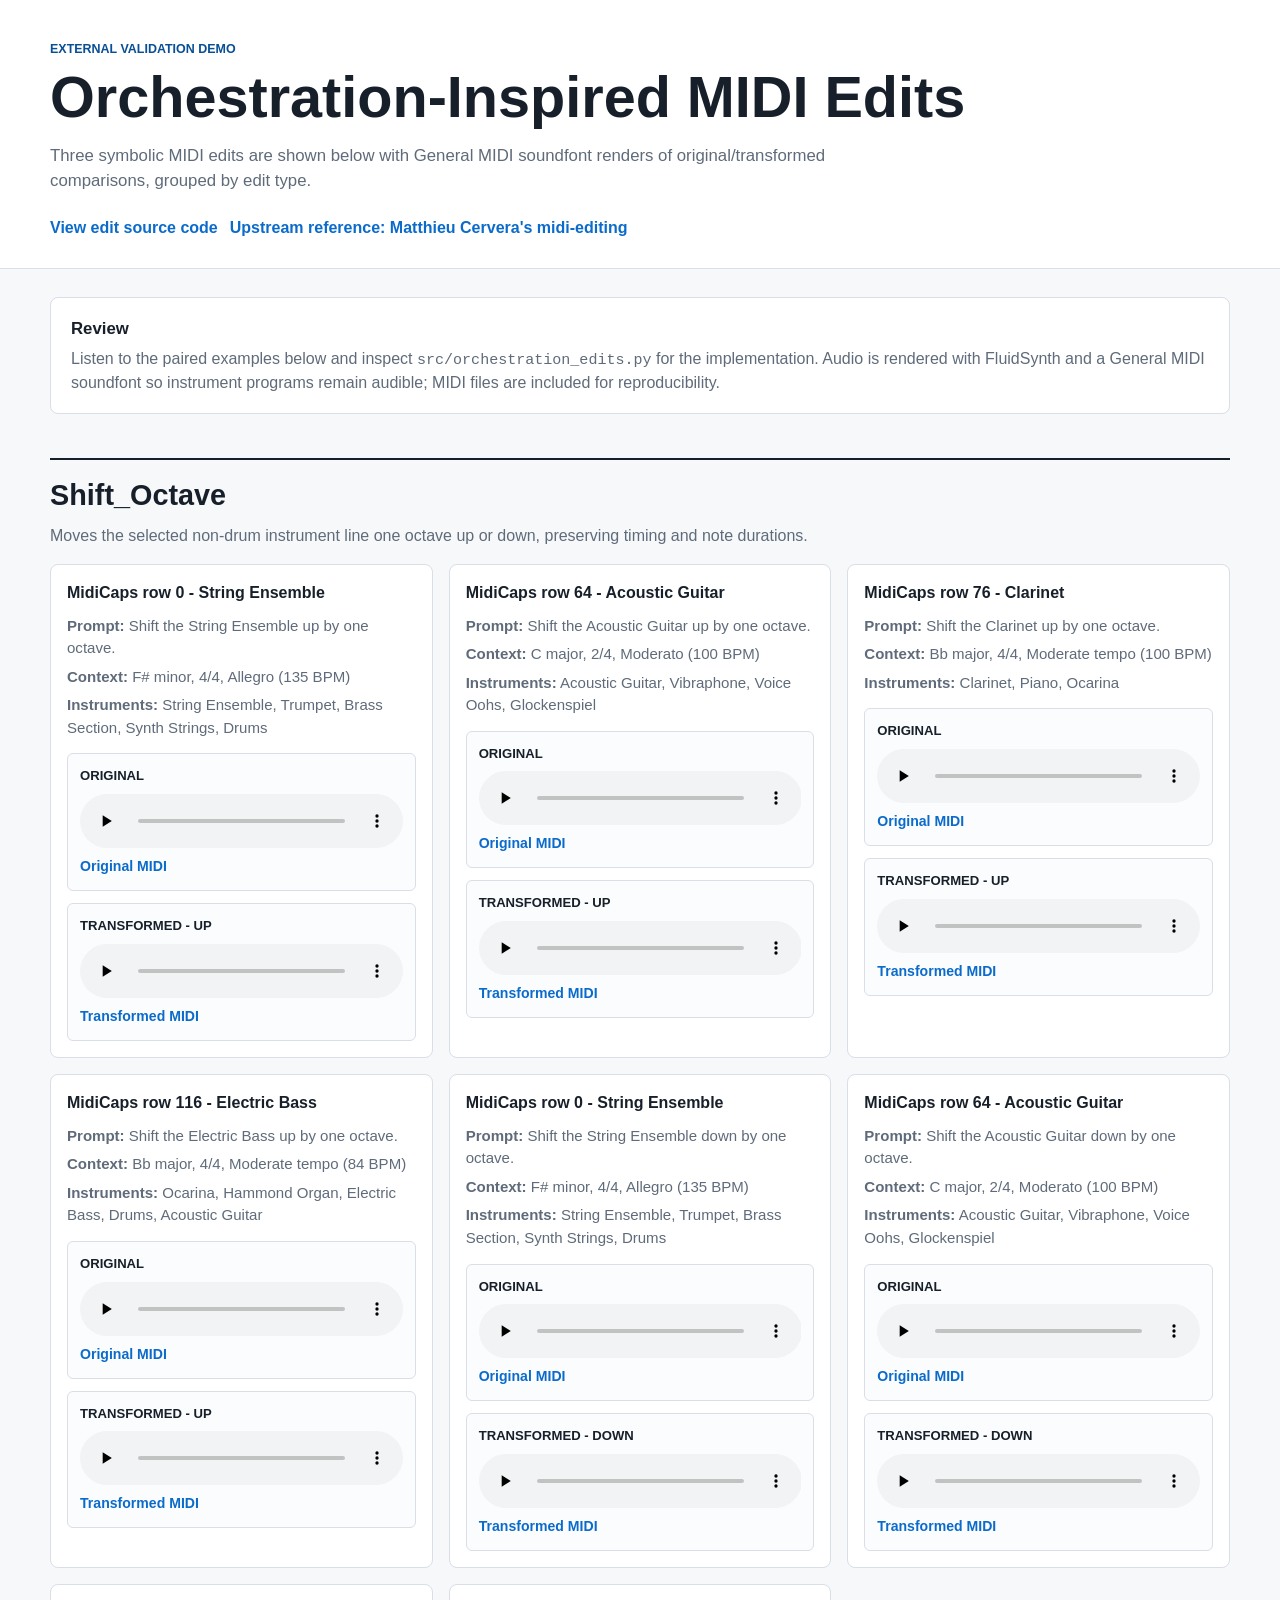
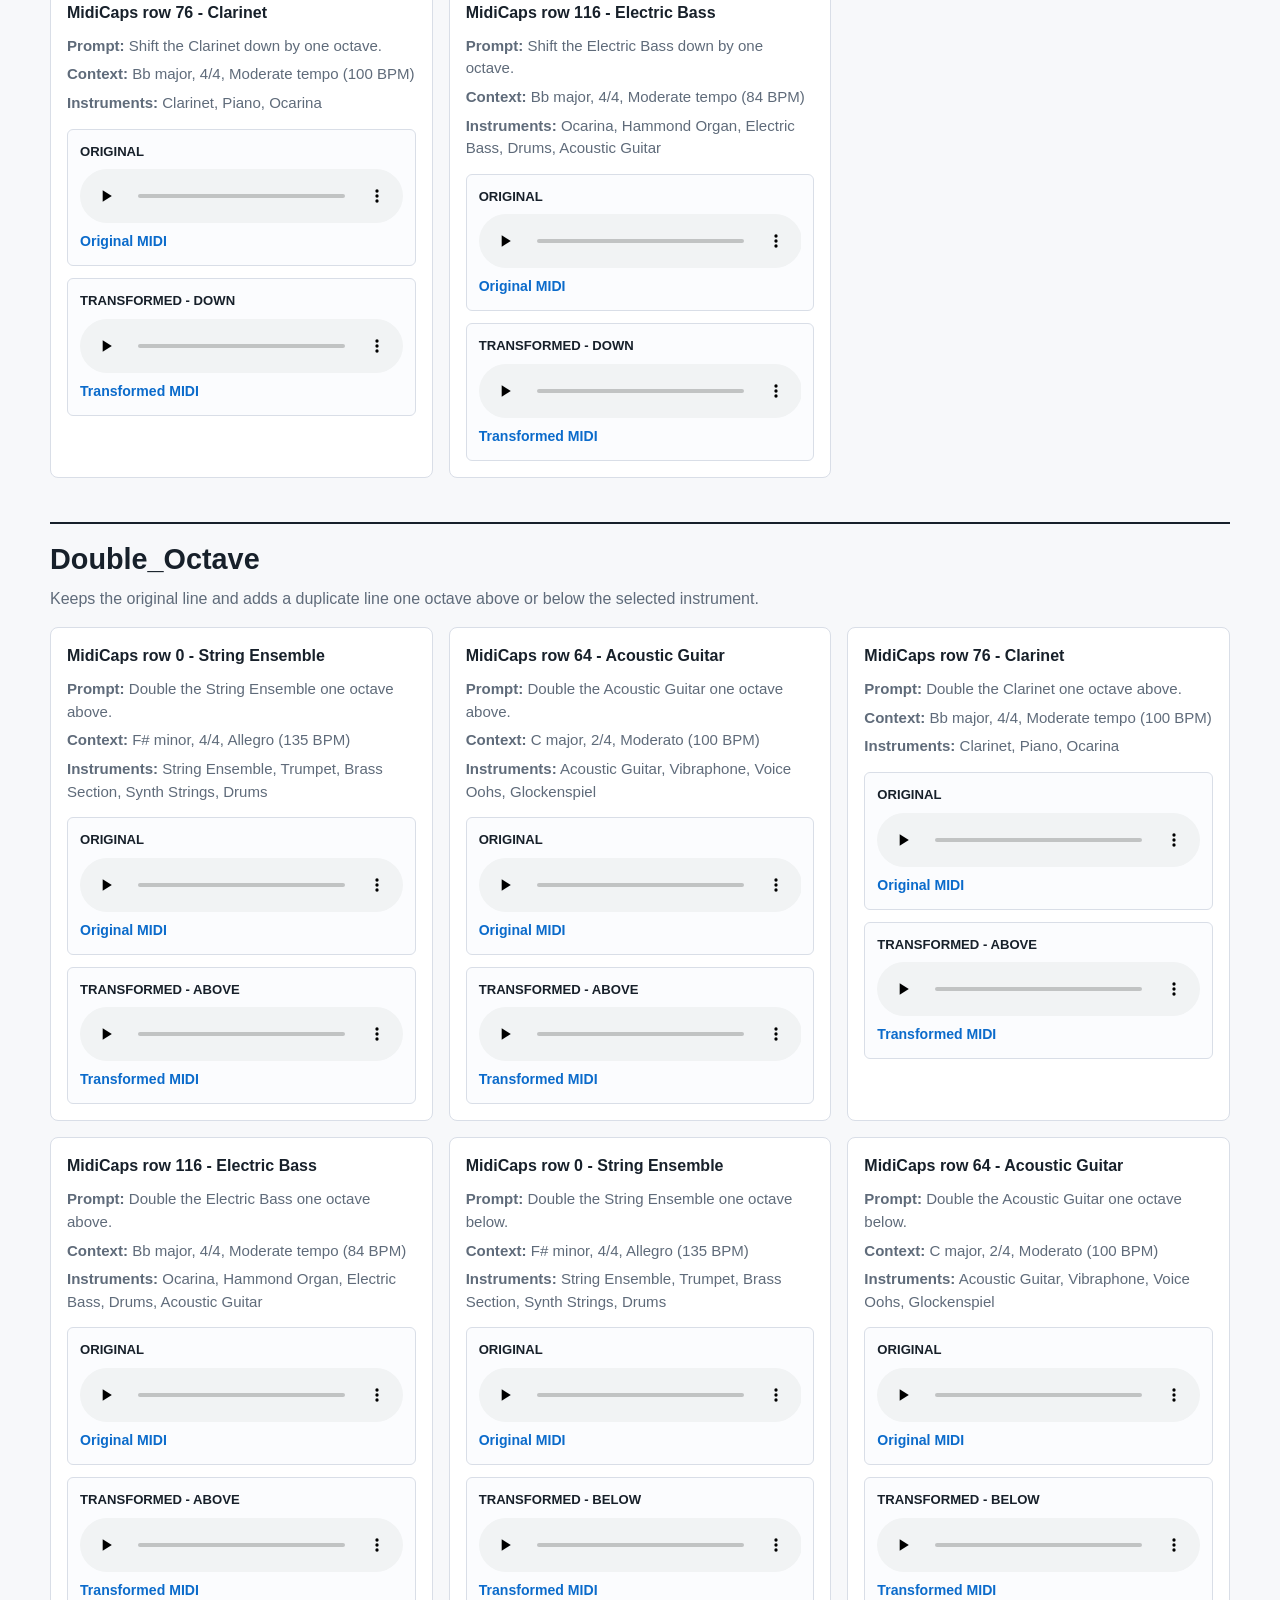
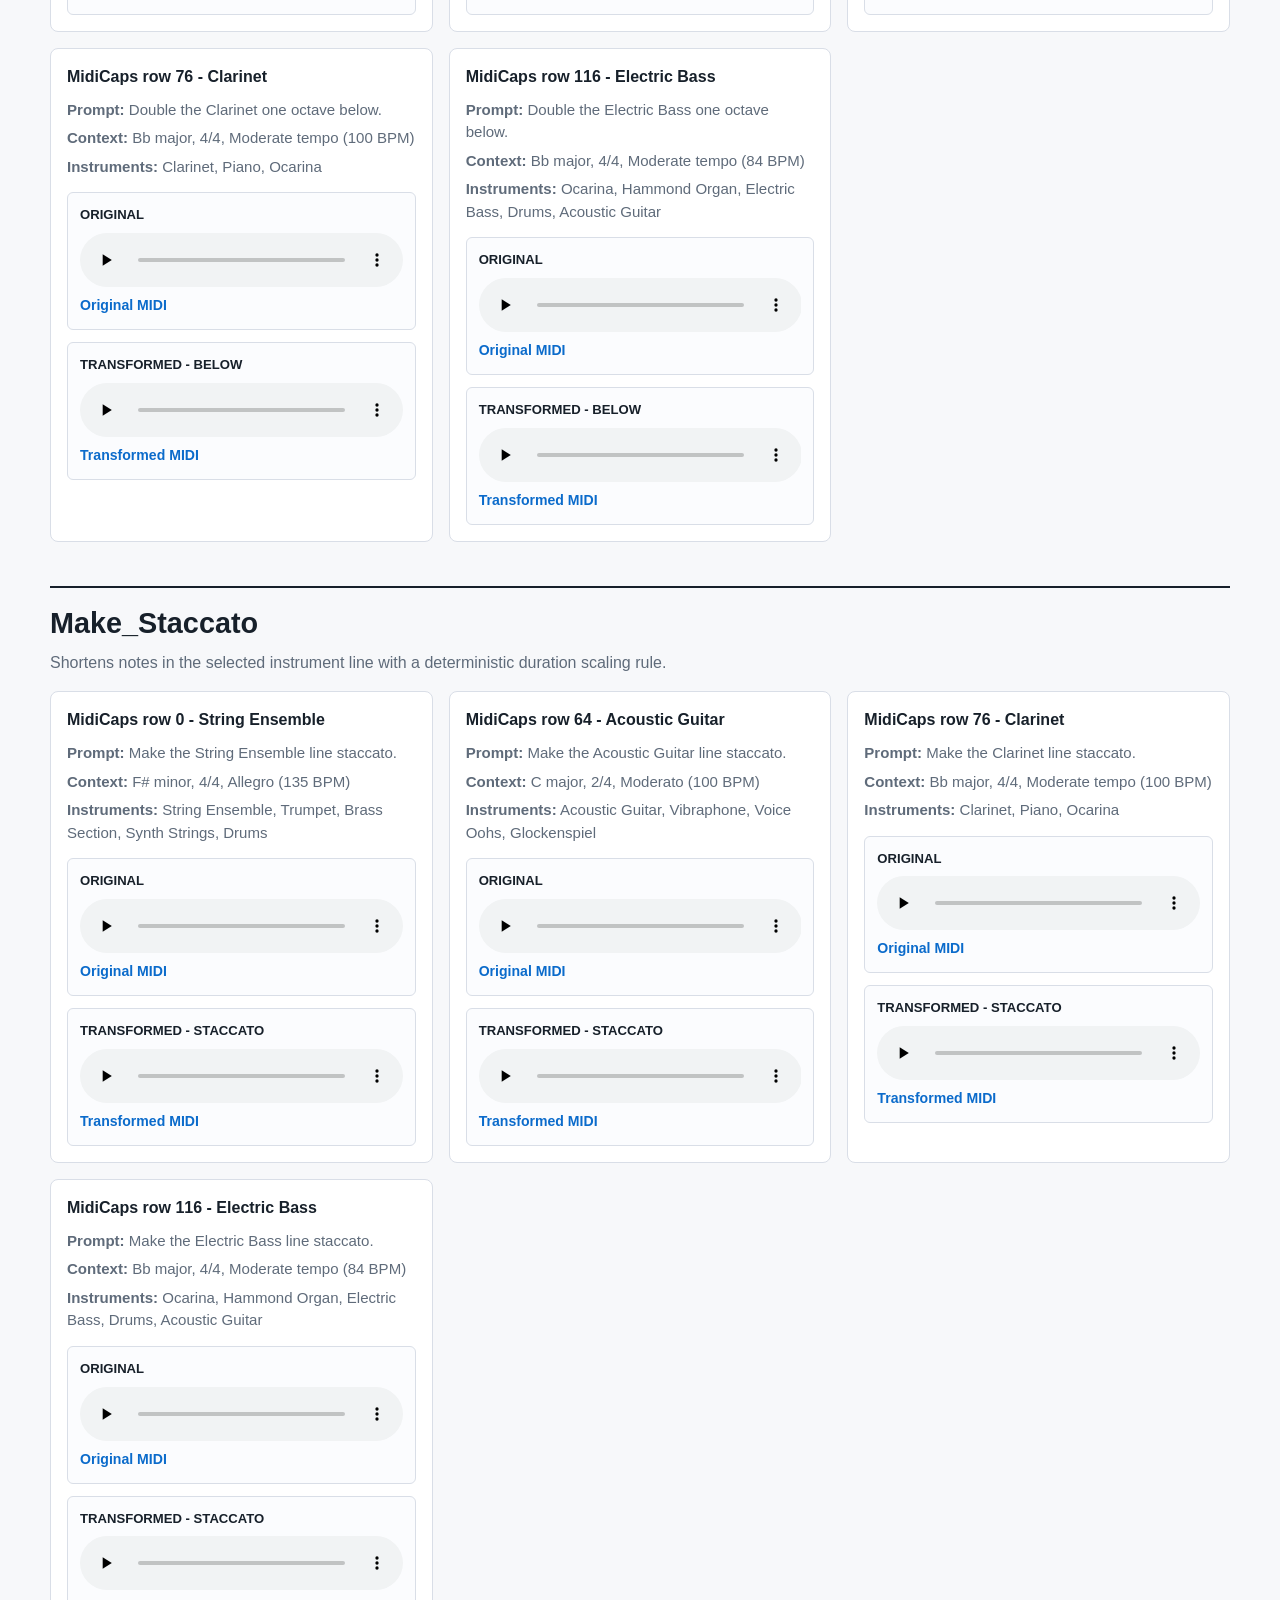
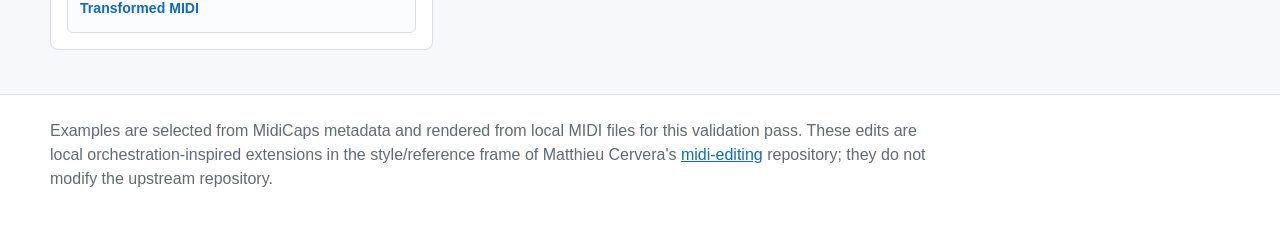
==== commit 55d44aab: "Render demo audio with GM soundfont Replace simple synthesized previews with FluidSynth renders usin" ====
--- a/docs/index.html
+++ b/docs/index.html
@@ -11,7 +11,7 @@
     <div class="inner">
       <p class="eyebrow">External validation demo</p>
       <h1>Orchestration-Inspired MIDI Edits</h1>
-      <p class="summary">Three symbolic MIDI edits are shown below with pre-rendered original/transformed audio comparisons, grouped by edit type.</p>
+      <p class="summary">Three symbolic MIDI edits are shown below with General MIDI soundfont renders of original/transformed comparisons, grouped by edit type.</p>
       <nav class="quick-links" aria-label="Primary links">
         <a href="https://github.com/MicaAnt/devMusicEdit/blob/main/src/orchestration_edits.py">View edit source code</a>
         <a href="https://github.com/matthieu-cervera/midi-editing">Upstream reference: Matthieu Cervera's midi-editing</a>
@@ -22,7 +22,7 @@
   <main class="inner">
     <section class="note-panel" aria-labelledby="review-note">
       <h2 id="review-note">Review</h2>
-      <p>Listen to the paired examples below and inspect <code>src/orchestration_edits.py</code> for the implementation. MIDI files are included for reproducibility.</p>
+      <p>Listen to the paired examples below and inspect <code>src/orchestration_edits.py</code> for the implementation. Audio is rendered with FluidSynth and a General MIDI soundfont so instrument programs remain audible; MIDI files are included for reproducibility.</p>
     </section>
 
 
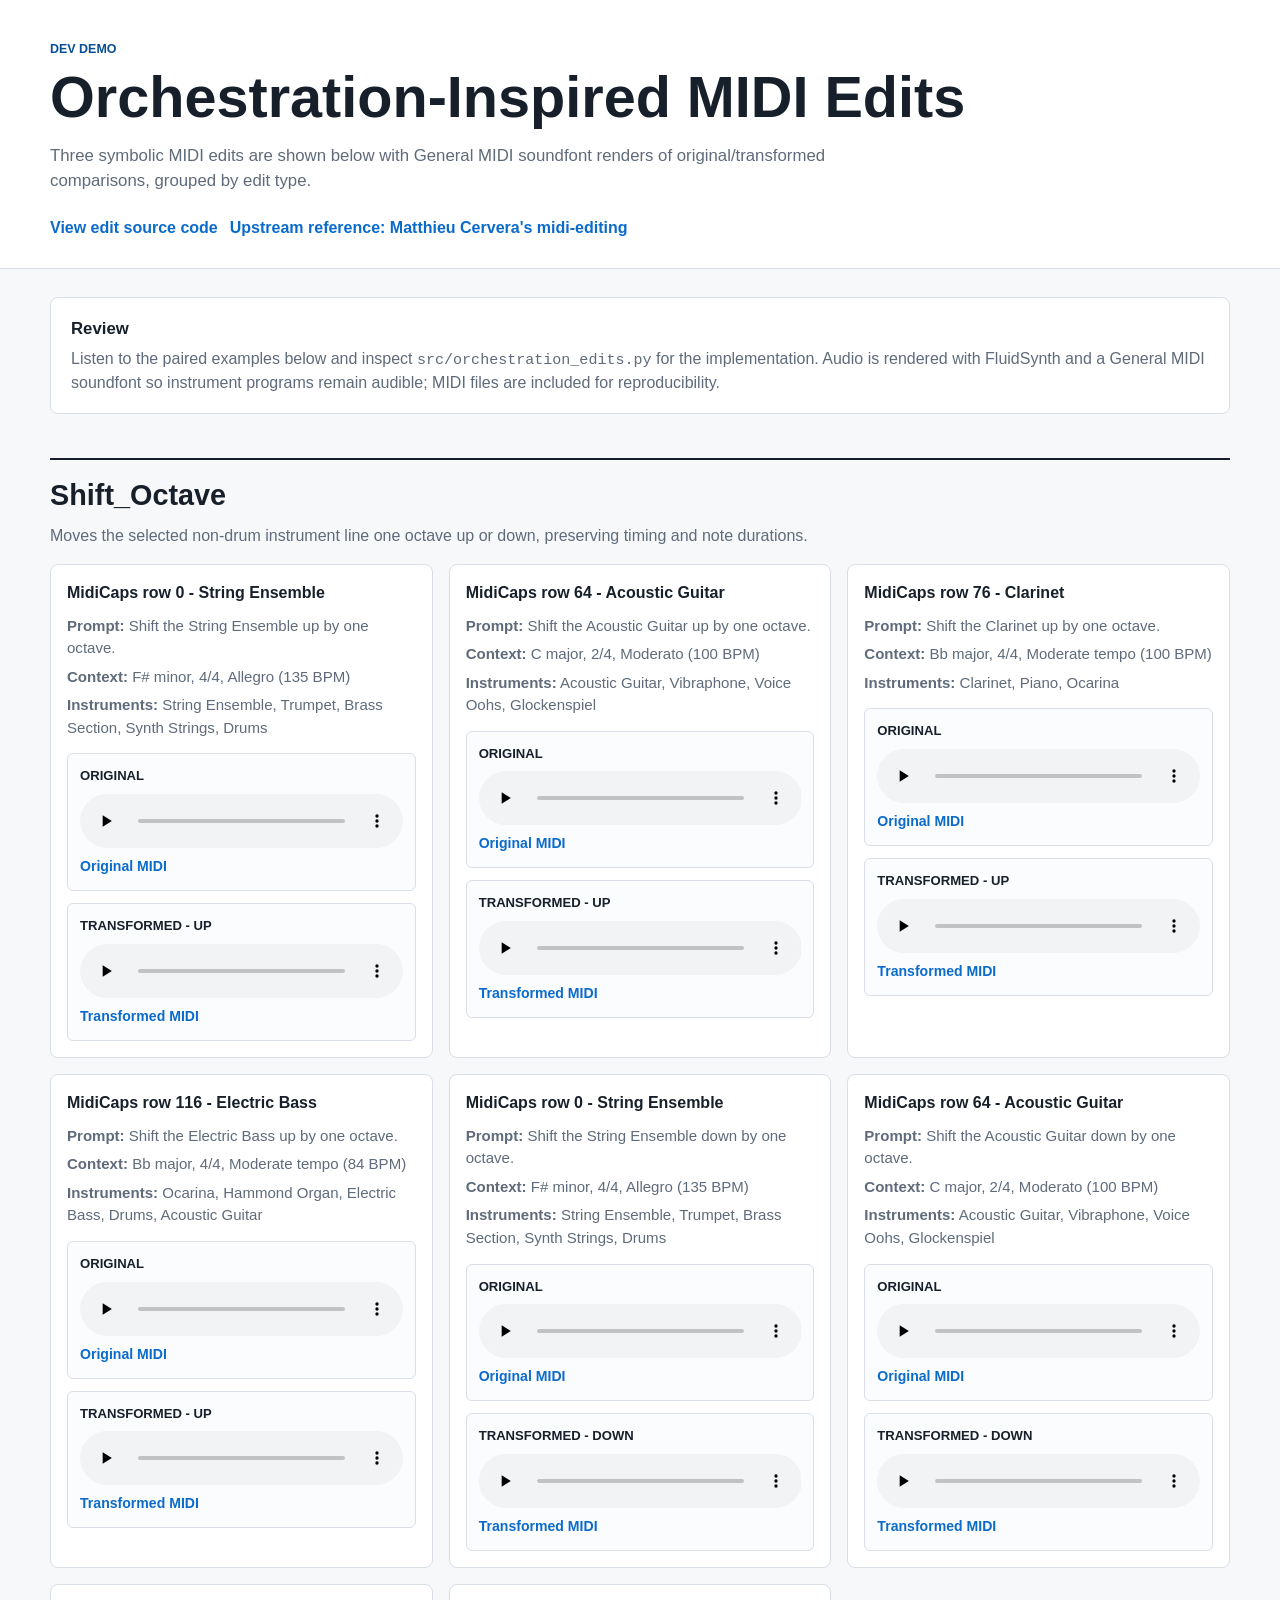
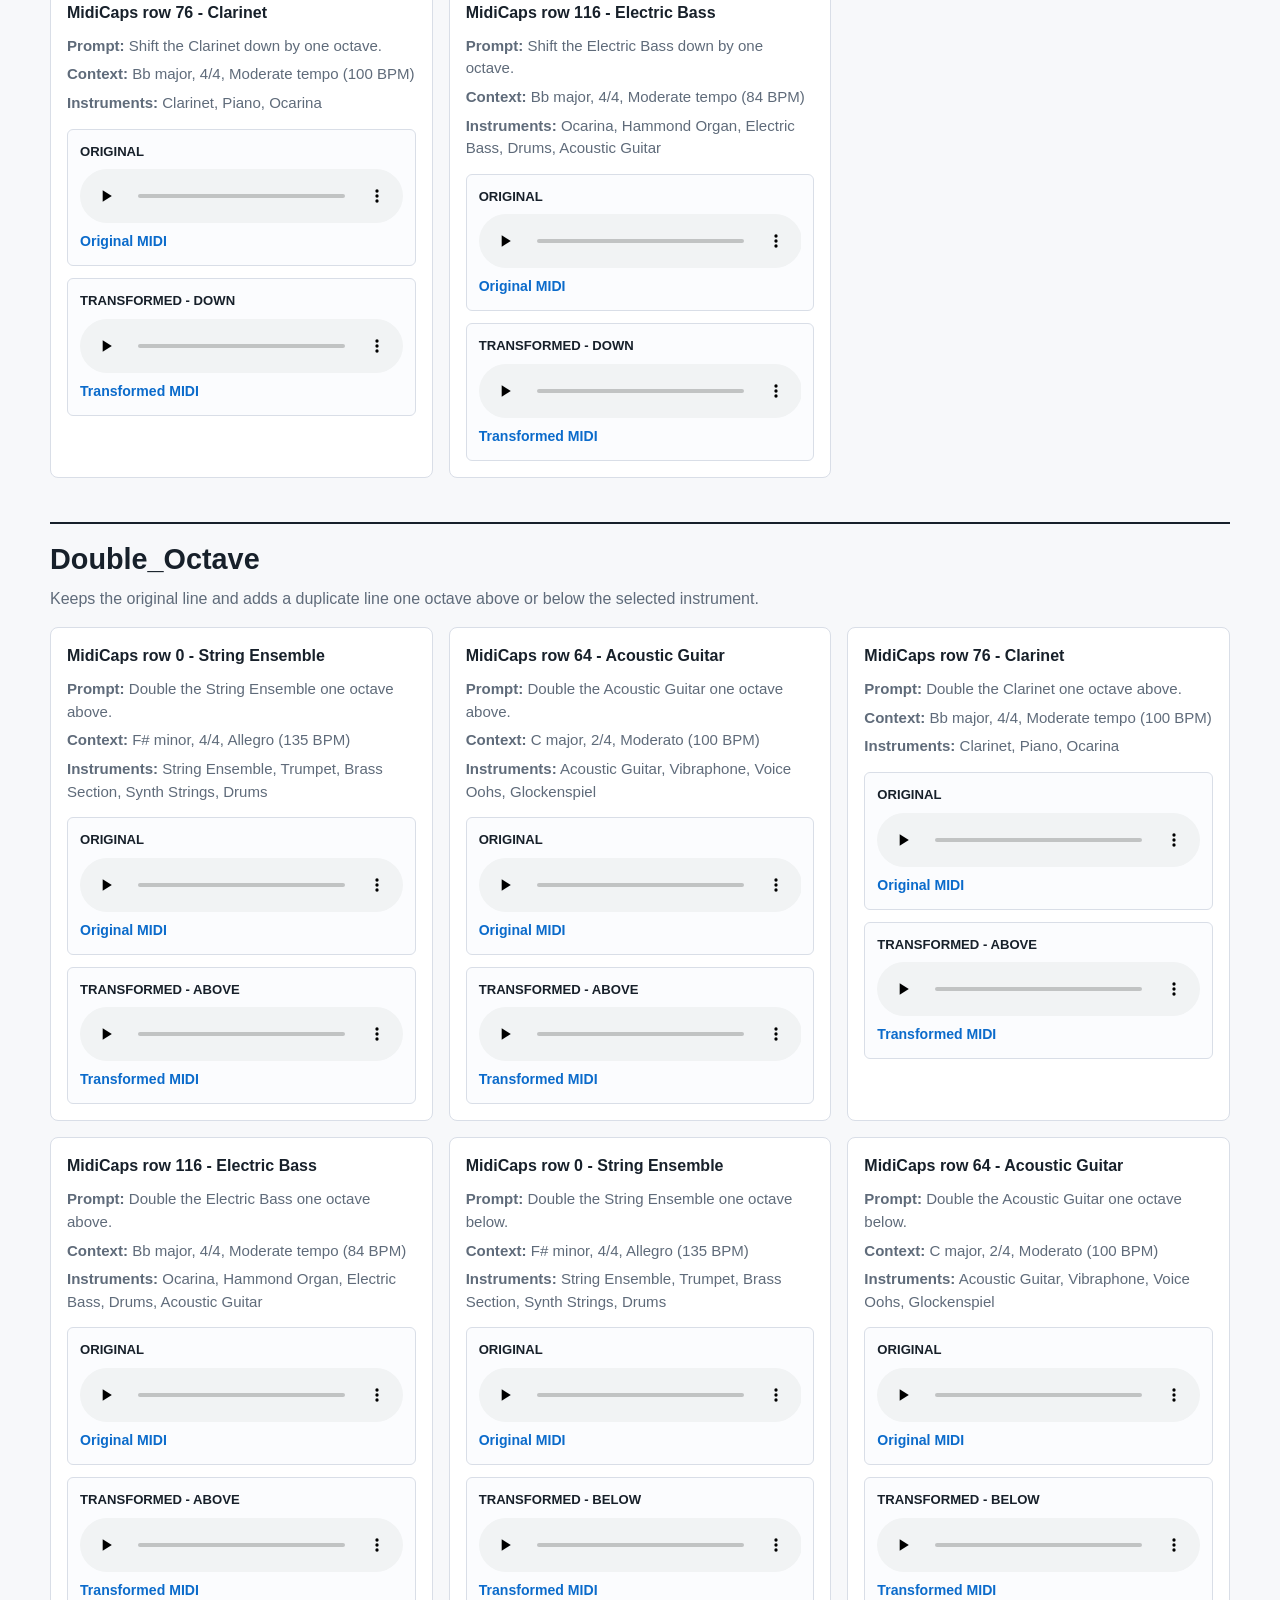
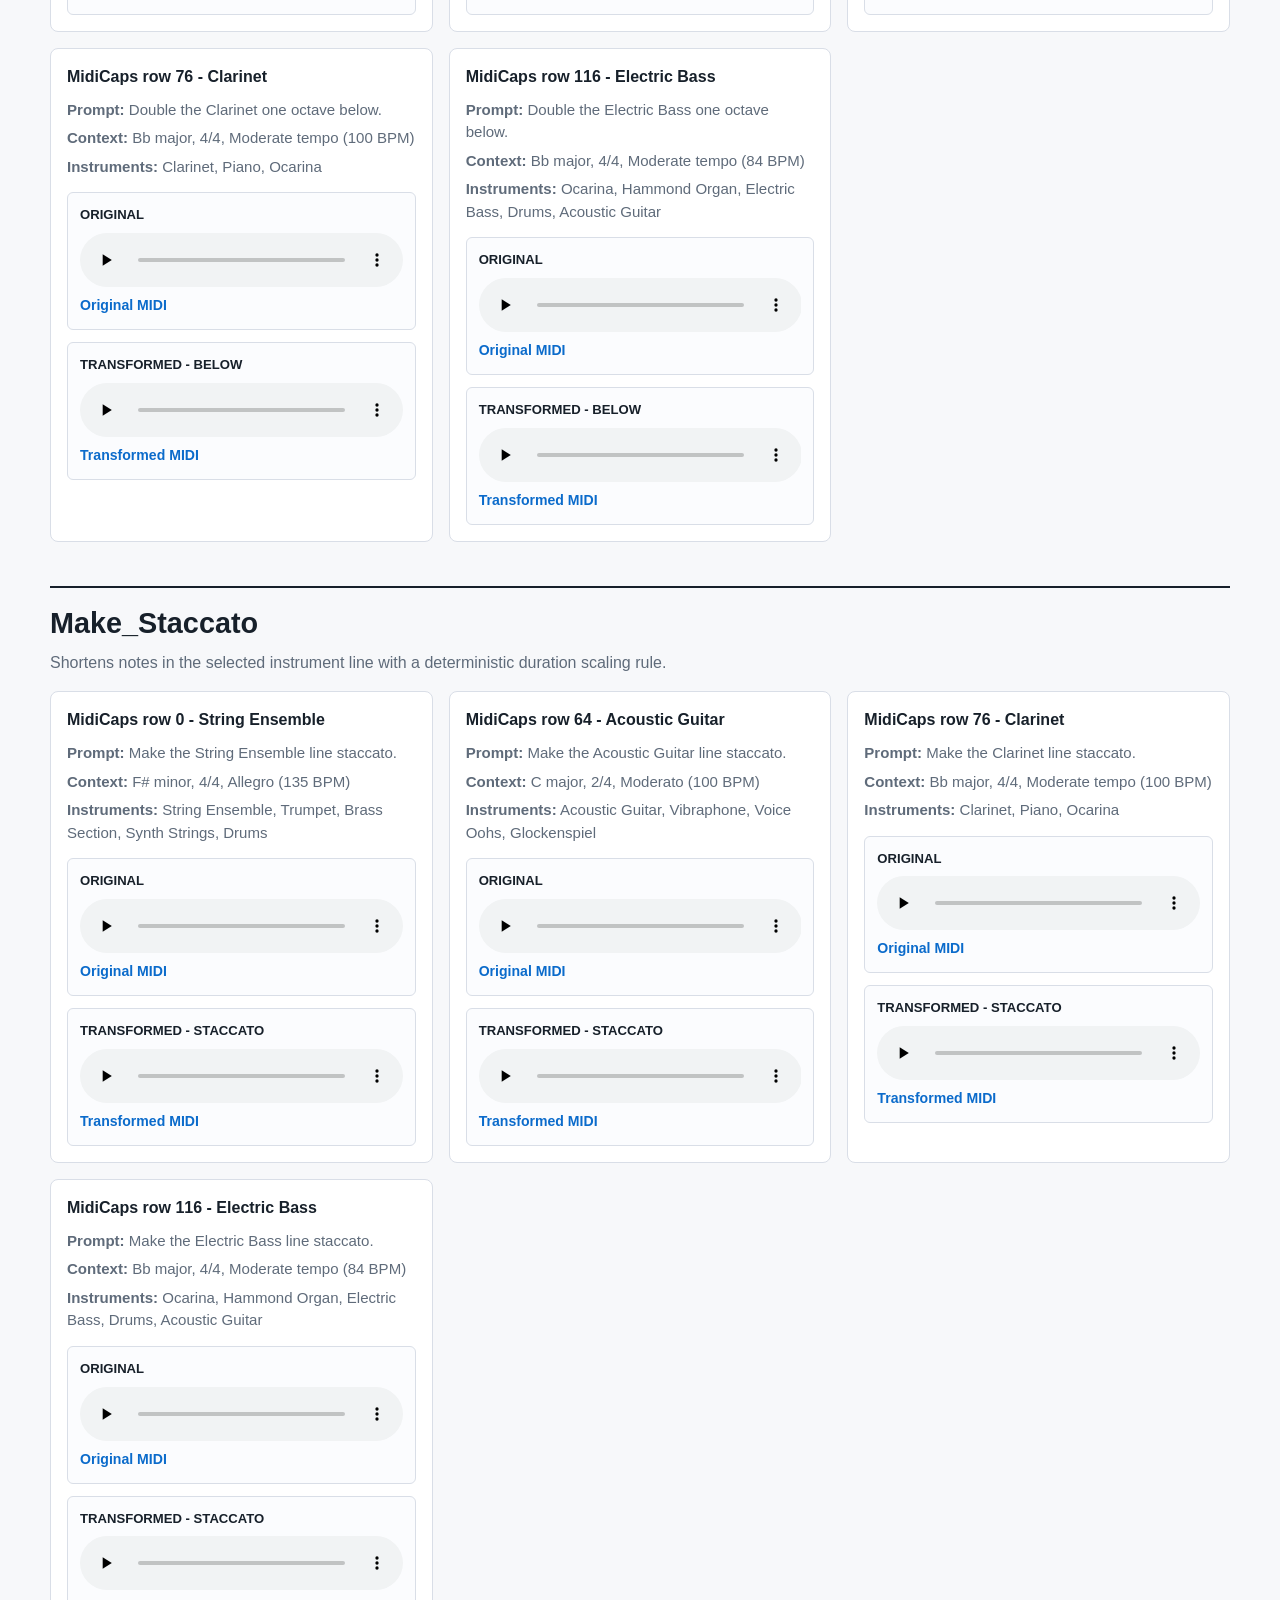
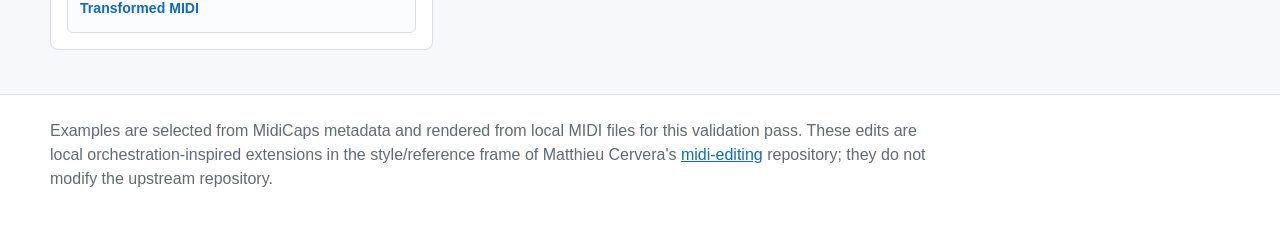
==== commit 7d7fdfda: "Polish demo label" ====
--- a/docs/index.html
+++ b/docs/index.html
@@ -9,7 +9,7 @@
 <body>
   <header class="page-header">
     <div class="inner">
-      <p class="eyebrow">External validation demo</p>
+      <p class="eyebrow">Dev demo</p>
       <h1>Orchestration-Inspired MIDI Edits</h1>
       <p class="summary">Three symbolic MIDI edits are shown below with General MIDI soundfont renders of original/transformed comparisons, grouped by edit type.</p>
       <nav class="quick-links" aria-label="Primary links">
